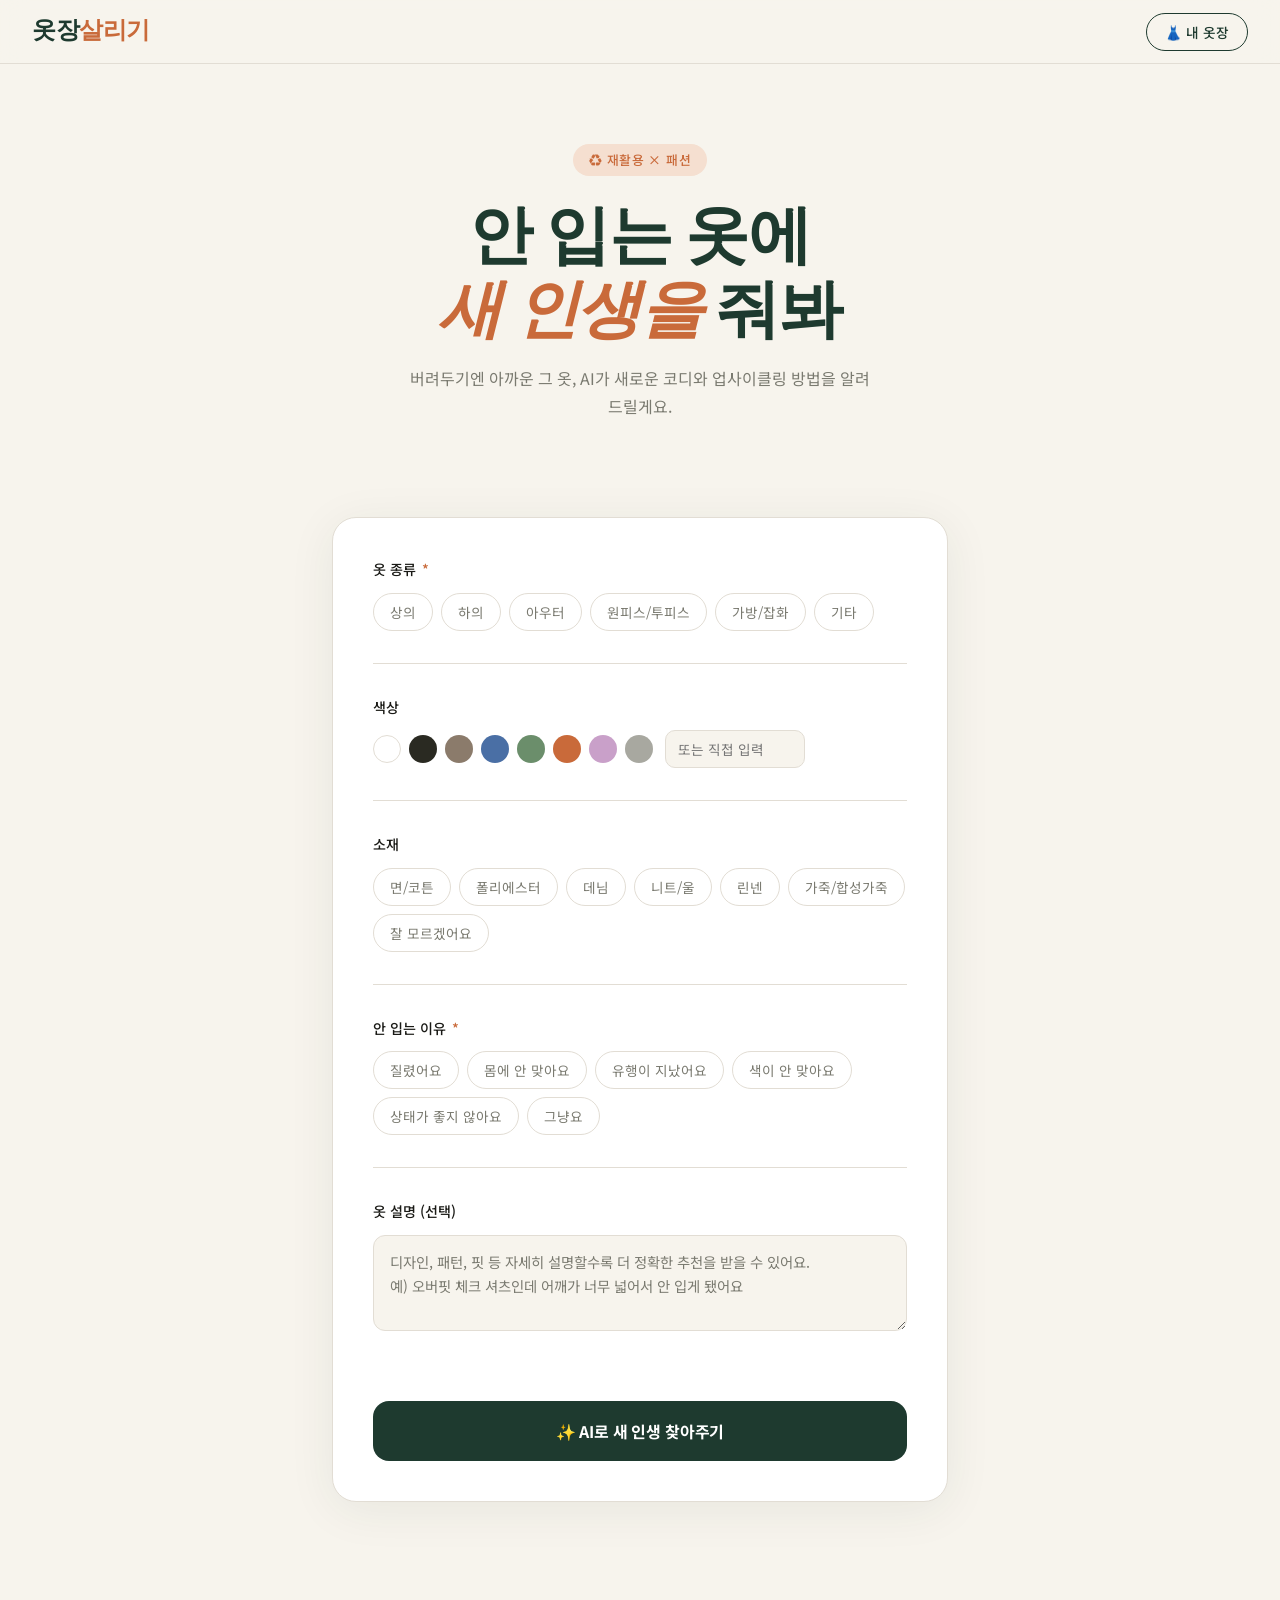
==== project.html @ 7c92e521 "Test" ====
<!doctype html>
<html lang="ko">
  <head>
    <meta charset="UTF-8" />
    <meta name="viewport" content="width=device-width, initial-scale=1.0" />
    <title>옷장살리기 — 안 입는 옷의 재발견</title>
    <link
      href="https://fonts.googleapis.com/css2?family=Noto+Sans+KR:wght@300;400;500;700&family=Cormorant+Garamond:ital,wght@0,400;0,600;1,400;1,600&display=swap"
      rel="stylesheet"
    />
    <style>
      *,
      *::before,
      *::after {
        box-sizing: border-box;
        margin: 0;
        padding: 0;
      }

      :root {
        --bg: #f7f4ed;
        --bg-card: #ffffff;
        --primary: #1e3a2f;
        --primary-soft: #2d5444;
        --accent: #c96a3a;
        --accent-light: #f5dfd0;
        --text: #1a1a16;
        --text-muted: #7a7a70;
        --border: #e2ddd4;
        --radius: 20px;
      }

      html {
        scroll-behavior: smooth;
      }

      body {
        font-family: "Noto Sans KR", sans-serif;
        background: var(--bg);
        color: var(--text);
        min-height: 100vh;
        line-height: 1.6;
      }

      /* ── HEADER ── */
      header {
        position: sticky;
        top: 0;
        z-index: 100;
        background: rgba(247, 244, 237, 0.9);
        backdrop-filter: blur(12px);
        border-bottom: 1px solid var(--border);
        padding: 0 2rem;
        height: 64px;
        display: flex;
        align-items: center;
        justify-content: space-between;
      }

      .logo {
        font-family: "Cormorant Garamond", serif;
        font-size: 1.5rem;
        font-weight: 600;
        color: var(--primary);
        letter-spacing: -0.02em;
      }
      .logo span {
        color: var(--accent);
      }

      .btn-closet {
        display: flex;
        align-items: center;
        gap: 6px;
        padding: 8px 18px;
        border: 1.5px solid var(--primary);
        border-radius: 100px;
        background: transparent;
        color: var(--primary);
        font-family: "Noto Sans KR", sans-serif;
        font-size: 0.85rem;
        font-weight: 500;
        cursor: pointer;
        transition: all 0.2s;
      }
      .btn-closet:hover {
        background: var(--primary);
        color: white;
      }

      /* ── HERO ── */
      .hero {
        padding: 5rem 2rem 3rem;
        max-width: 720px;
        margin: 0 auto;
        text-align: center;
      }

      .hero-badge {
        display: inline-block;
        padding: 6px 16px;
        background: var(--accent-light);
        color: var(--accent);
        border-radius: 100px;
        font-size: 0.8rem;
        font-weight: 500;
        margin-bottom: 1.5rem;
        letter-spacing: 0.03em;
      }

      .hero h1 {
        font-family: "Cormorant Garamond", serif;
        font-size: clamp(2.6rem, 6vw, 4rem);
        font-weight: 600;
        line-height: 1.15;
        color: var(--primary);
        margin-bottom: 1rem;
        letter-spacing: -0.02em;
      }
      .hero h1 em {
        font-style: italic;
        color: var(--accent);
      }

      .hero p {
        font-size: 1rem;
        color: var(--text-muted);
        max-width: 460px;
        margin: 0 auto 3rem;
        line-height: 1.8;
      }

      /* ── FORM ── */
      .form-section {
        max-width: 680px;
        margin: 0 auto;
        padding: 0 2rem 8rem;
      }

      .form-card {
        background: var(--bg-card);
        border: 1px solid var(--border);
        border-radius: 24px;
        padding: 2.5rem;
        box-shadow: 0 8px 48px rgba(30, 58, 47, 0.07);
      }

      .form-group {
        margin-bottom: 2rem;
      }
      .form-group:last-child {
        margin-bottom: 0;
      }

      .form-label {
        display: block;
        font-size: 0.88rem;
        font-weight: 500;
        color: var(--text);
        margin-bottom: 0.75rem;
      }
      .form-label .req {
        color: var(--accent);
        margin-left: 2px;
      }

      .chips {
        display: flex;
        flex-wrap: wrap;
        gap: 8px;
      }

      .chip {
        padding: 8px 16px;
        border: 1.5px solid var(--border);
        border-radius: 100px;
        background: transparent;
        color: var(--text-muted);
        font-family: "Noto Sans KR", sans-serif;
        font-size: 0.85rem;
        font-weight: 400;
        cursor: pointer;
        transition: all 0.18s;
        user-select: none;
      }
      .chip:hover {
        border-color: var(--primary);
        color: var(--primary);
        background: rgba(30, 58, 47, 0.04);
      }
      .chip.active {
        border-color: var(--primary);
        background: var(--primary);
        color: white;
      }

      .divider {
        height: 1px;
        background: var(--border);
        margin: 2rem 0;
      }

      .color-input-row {
        display: flex;
        align-items: center;
        gap: 10px;
      }

      .color-swatches {
        display: flex;
        gap: 8px;
        flex-wrap: wrap;
      }
      .swatch {
        width: 28px;
        height: 28px;
        border-radius: 50%;
        cursor: pointer;
        border: 2px solid transparent;
        transition: transform 0.15s;
      }
      .swatch:hover {
        transform: scale(1.15);
      }
      .swatch.active {
        border-color: var(--text);
        transform: scale(1.1);
      }

      .color-text {
        font-size: 0.85rem;
        color: var(--text-muted);
        padding: 8px 12px;
        border: 1.5px solid var(--border);
        border-radius: 10px;
        background: var(--bg);
        font-family: "Noto Sans KR", sans-serif;
        outline: none;
        width: 140px;
        transition: border-color 0.2s;
      }
      .color-text:focus {
        border-color: var(--primary);
      }

      .form-textarea {
        width: 100%;
        padding: 14px 16px;
        border: 1.5px solid var(--border);
        border-radius: 12px;
        background: var(--bg);
        font-family: "Noto Sans KR", sans-serif;
        font-size: 0.9rem;
        color: var(--text);
        resize: vertical;
        min-height: 96px;
        outline: none;
        transition: border-color 0.2s;
        line-height: 1.7;
      }
      .form-textarea:focus {
        border-color: var(--primary);
      }
      .form-textarea::placeholder {
        color: var(--text-muted);
      }

      .btn-analyze {
        width: 100%;
        padding: 18px;
        background: var(--primary);
        color: white;
        border: none;
        border-radius: 16px;
        font-family: "Noto Sans KR", sans-serif;
        font-size: 1rem;
        font-weight: 700;
        cursor: pointer;
        transition: all 0.2s;
        margin-top: 2rem;
        letter-spacing: -0.01em;
      }
      .btn-analyze:hover {
        background: var(--primary-soft);
        transform: translateY(-2px);
        box-shadow: 0 10px 36px rgba(30, 58, 47, 0.22);
      }
      .btn-analyze:active {
        transform: translateY(0);
      }
      .btn-analyze:disabled {
        opacity: 0.55;
        cursor: not-allowed;
        transform: none;
        box-shadow: none;
      }

      /* ── LOADING ── */
      .loading-state {
        text-align: center;
        padding: 6rem 2rem;
        display: none;
      }

      .loading-ring {
        width: 56px;
        height: 56px;
        margin: 0 auto 2rem;
        border: 3px solid var(--border);
        border-top-color: var(--primary);
        border-radius: 50%;
        animation: spin 0.9s linear infinite;
      }
      @keyframes spin {
        to {
          transform: rotate(360deg);
        }
      }

      .loading-text {
        font-size: 1rem;
        color: var(--text-muted);
        transition: opacity 0.3s;
      }

      /* ── RESULT ── */
      .result-section {
        max-width: 680px;
        margin: 0 auto;
        padding: 0 2rem 8rem;
        display: none;
      }

      .result-header {
        text-align: center;
        margin-bottom: 2rem;
      }
      .result-header h2 {
        font-family: "Cormorant Garamond", serif;
        font-size: 2.2rem;
        font-weight: 600;
        color: var(--primary);
        margin-bottom: 0.4rem;
      }
      .result-sub {
        font-size: 0.88rem;
        color: var(--text-muted);
      }
      .result-tags {
        display: flex;
        justify-content: center;
        gap: 8px;
        flex-wrap: wrap;
        margin-top: 0.75rem;
      }
      .result-tag {
        padding: 4px 12px;
        border-radius: 100px;
        background: var(--accent-light);
        color: var(--accent);
        font-size: 0.8rem;
        font-weight: 500;
      }

      .result-grid {
        display: grid;
        grid-template-columns: 1fr 1fr;
        gap: 1rem;
        margin-bottom: 1.25rem;
      }
      @media (max-width: 540px) {
        .result-grid {
          grid-template-columns: 1fr;
        }
      }

      .result-card {
        background: var(--bg-card);
        border: 1px solid var(--border);
        border-radius: 20px;
        padding: 1.75rem;
        box-shadow: 0 4px 30px rgba(30, 58, 47, 0.05);
        opacity: 0;
        transform: translateY(18px);
        transition:
          opacity 0.45s,
          transform 0.45s;
      }
      .result-card:nth-child(2) {
        transition-delay: 0.1s;
      }
      .result-card.visible {
        opacity: 1;
        transform: translateY(0);
      }

      .result-card-header {
        display: flex;
        align-items: center;
        gap: 10px;
        margin-bottom: 1.25rem;
      }

      .card-icon {
        width: 40px;
        height: 40px;
        border-radius: 12px;
        display: flex;
        align-items: center;
        justify-content: center;
        font-size: 20px;
        flex-shrink: 0;
      }
      .icon-coord {
        background: rgba(30, 58, 47, 0.1);
      }
      .icon-upcycle {
        background: rgba(201, 106, 58, 0.1);
      }

      .card-title {
        font-weight: 700;
        font-size: 0.95rem;
        color: var(--text);
      }
      .card-sub {
        font-size: 0.78rem;
        color: var(--text-muted);
        margin-top: 1px;
      }

      .result-content {
        font-size: 0.88rem;
        color: var(--text);
        line-height: 1.85;
        white-space: pre-wrap;
      }

      .action-row {
        display: flex;
        gap: 10px;
        margin-bottom: 0;
      }

      .btn-save {
        flex: 1;
        padding: 15px;
        border: 2px solid var(--accent);
        border-radius: 14px;
        background: transparent;
        color: var(--accent);
        font-family: "Noto Sans KR", sans-serif;
        font-size: 0.9rem;
        font-weight: 700;
        cursor: pointer;
        transition: all 0.2s;
      }
      .btn-save:hover {
        background: var(--accent);
        color: white;
      }

      .btn-reset {
        flex: 1;
        padding: 15px;
        border: 1.5px solid var(--border);
        border-radius: 14px;
        background: transparent;
        color: var(--text-muted);
        font-family: "Noto Sans KR", sans-serif;
        font-size: 0.9rem;
        cursor: pointer;
        transition: all 0.2s;
      }
      .btn-reset:hover {
        border-color: var(--primary);
        color: var(--primary);
      }

      /* ── MODAL ── */
      .overlay {
        position: fixed;
        inset: 0;
        background: rgba(0, 0, 0, 0.35);
        z-index: 200;
        display: none;
        align-items: flex-end;
        justify-content: center;
      }
      .overlay.open {
        display: flex;
      }

      .modal {
        background: var(--bg-card);
        border-radius: 24px 24px 0 0;
        width: 100%;
        max-width: 680px;
        max-height: 78vh;
        overflow-y: auto;
        padding: 2rem;
        animation: slideUp 0.28s ease;
      }
      @keyframes slideUp {
        from {
          transform: translateY(100%);
          opacity: 0;
        }
        to {
          transform: translateY(0);
          opacity: 1;
        }
      }

      .modal-head {
        display: flex;
        align-items: center;
        justify-content: space-between;
        margin-bottom: 1.5rem;
      }
      .modal-title {
        font-family: "Cormorant Garamond", serif;
        font-size: 1.6rem;
        font-weight: 600;
        color: var(--primary);
      }
      .modal-close {
        width: 32px;
        height: 32px;
        border: none;
        background: #eceae2;
        border-radius: 50%;
        cursor: pointer;
        font-size: 1rem;
        display: flex;
        align-items: center;
        justify-content: center;
        color: var(--text-muted);
      }

      .closet-empty {
        text-align: center;
        padding: 3rem 1rem;
        color: var(--text-muted);
        font-size: 0.95rem;
      }

      .closet-item {
        border: 1px solid var(--border);
        border-radius: 14px;
        padding: 1.1rem 1.25rem;
        margin-bottom: 0.75rem;
        cursor: pointer;
        transition: all 0.15s;
      }
      .closet-item:hover {
        border-color: var(--primary);
        background: rgba(30, 58, 47, 0.02);
      }

      .closet-item-top {
        display: flex;
        justify-content: space-between;
        align-items: center;
        margin-bottom: 0.5rem;
      }
      .closet-item-name {
        font-weight: 500;
        font-size: 0.9rem;
      }
      .closet-item-date {
        font-size: 0.78rem;
        color: var(--text-muted);
      }

      .closet-chips {
        display: flex;
        gap: 6px;
        flex-wrap: wrap;
      }
      .closet-chip {
        padding: 3px 10px;
        border-radius: 100px;
        background: #eceae2;
        color: var(--text-muted);
        font-size: 0.75rem;
      }
    </style>
  </head>
  <body>
    <!-- HEADER -->
    <header>
      <div class="logo">옷장<span>살리기</span></div>
      <button class="btn-closet" onclick="openCloset()">👗 내 옷장</button>
    </header>

    <!-- HERO -->
    <section class="hero">
      <div class="hero-badge">♻️ 재활용 × 패션</div>
      <h1>안 입는 옷에<br /><em>새 인생을</em> 줘봐</h1>
      <p>
        버려두기엔 아까운 그 옷, AI가 새로운 코디와 업사이클링 방법을
        알려드릴게요.
      </p>
    </section>

    <!-- FORM SECTION -->
    <section class="form-section" id="formSection">
      <div class="form-card">
        <!-- 종류 -->
        <div class="form-group">
          <label class="form-label">옷 종류 <span class="req">*</span></label>
          <div class="chips" id="chips-type">
            <button class="chip" onclick="toggleChip(this, 'type')">
              상의
            </button>
            <button class="chip" onclick="toggleChip(this, 'type')">
              하의
            </button>
            <button class="chip" onclick="toggleChip(this, 'type')">
              아우터
            </button>
            <button class="chip" onclick="toggleChip(this, 'type')">
              원피스/투피스
            </button>
            <button class="chip" onclick="toggleChip(this, 'type')">
              가방/잡화
            </button>
            <button class="chip" onclick="toggleChip(this, 'type')">
              기타
            </button>
          </div>
        </div>

        <div class="divider"></div>

        <!-- 색상 -->
        <div class="form-group">
          <label class="form-label">색상</label>
          <div
            style="
              display: flex;
              align-items: center;
              gap: 12px;
              flex-wrap: wrap;
            "
          >
            <div class="color-swatches" id="swatches">
              <div
                class="swatch"
                style="background: #ffffff; border: 1.5px solid #e2ddd4"
                title="화이트"
                onclick="selectColor(this, '화이트')"
              ></div>
              <div
                class="swatch"
                style="background: #2a2a22"
                title="블랙"
                onclick="selectColor(this, '블랙')"
              ></div>
              <div
                class="swatch"
                style="background: #8b7b6b"
                title="베이지/브라운"
                onclick="selectColor(this, '베이지')"
              ></div>
              <div
                class="swatch"
                style="background: #4a6fa5"
                title="블루"
                onclick="selectColor(this, '블루')"
              ></div>
              <div
                class="swatch"
                style="background: #6b8e6b"
                title="그린"
                onclick="selectColor(this, '그린')"
              ></div>
              <div
                class="swatch"
                style="background: #c96a3a"
                title="오렌지/레드"
                onclick="selectColor(this, '레드/오렌지')"
              ></div>
              <div
                class="swatch"
                style="background: #c9a0c9"
                title="퍼플/핑크"
                onclick="selectColor(this, '퍼플/핑크')"
              ></div>
              <div
                class="swatch"
                style="background: #a8a8a0"
                title="그레이"
                onclick="selectColor(this, '그레이')"
              ></div>
            </div>
            <input
              class="color-text"
              type="text"
              id="colorText"
              placeholder="또는 직접 입력"
              oninput="clearSwatches()"
            />
          </div>
        </div>

        <div class="divider"></div>

        <!-- 소재 -->
        <div class="form-group">
          <label class="form-label">소재</label>
          <div class="chips" id="chips-material">
            <button class="chip" onclick="toggleChip(this, 'material')">
              면/코튼
            </button>
            <button class="chip" onclick="toggleChip(this, 'material')">
              폴리에스터
            </button>
            <button class="chip" onclick="toggleChip(this, 'material')">
              데님
            </button>
            <button class="chip" onclick="toggleChip(this, 'material')">
              니트/울
            </button>
            <button class="chip" onclick="toggleChip(this, 'material')">
              린넨
            </button>
            <button class="chip" onclick="toggleChip(this, 'material')">
              가죽/합성가죽
            </button>
            <button class="chip" onclick="toggleChip(this, 'material')">
              잘 모르겠어요
            </button>
          </div>
        </div>

        <div class="divider"></div>

        <!-- 이유 -->
        <div class="form-group">
          <label class="form-label"
            >안 입는 이유 <span class="req">*</span></label
          >
          <div class="chips" id="chips-reason">
            <button class="chip" onclick="toggleChip(this, 'reason')">
              질렸어요
            </button>
            <button class="chip" onclick="toggleChip(this, 'reason')">
              몸에 안 맞아요
            </button>
            <button class="chip" onclick="toggleChip(this, 'reason')">
              유행이 지났어요
            </button>
            <button class="chip" onclick="toggleChip(this, 'reason')">
              색이 안 맞아요
            </button>
            <button class="chip" onclick="toggleChip(this, 'reason')">
              상태가 좋지 않아요
            </button>
            <button class="chip" onclick="toggleChip(this, 'reason')">
              그냥요
            </button>
          </div>
        </div>

        <div class="divider"></div>

        <!-- 추가 설명 -->
        <div class="form-group">
          <label class="form-label">옷 설명 (선택)</label>
          <textarea
            class="form-textarea"
            id="description"
            placeholder="디자인, 패턴, 핏 등 자세히 설명할수록 더 정확한 추천을 받을 수 있어요.&#10;예) 오버핏 체크 셔츠인데 어깨가 너무 넓어서 안 입게 됐어요"
          ></textarea>
        </div>

        <button class="btn-analyze" id="analyzeBtn" onclick="analyze()">
          ✨ AI로 새 인생 찾아주기
        </button>
      </div>
    </section>

    <!-- LOADING -->
    <div class="loading-state" id="loadingState">
      <div class="loading-ring"></div>
      <p class="loading-text" id="loadingText">AI가 옷을 분석하고 있어요...</p>
    </div>

    <!-- RESULT SECTION -->
    <section class="result-section" id="resultSection">
      <div class="result-header">
        <h2>분석 완료! 🎉</h2>
        <p class="result-sub">이 옷에 딱 맞는 방법을 찾았어요</p>
        <div class="result-tags" id="resultTags"></div>
      </div>

      <div class="result-grid">
        <div class="result-card" id="coordCard">
          <div class="result-card-header">
            <div class="card-icon icon-coord">👗</div>
            <div>
              <div class="card-title">코디 추천</div>
              <div class="card-sub">새로운 스타일링 아이디어</div>
            </div>
          </div>
          <div class="result-content" id="coordContent"></div>
        </div>

        <div class="result-card" id="upcycleCard">
          <div class="result-card-header">
            <div class="card-icon icon-upcycle">✂️</div>
            <div>
              <div class="card-title">업사이클링 가이드</div>
              <div class="card-sub">새 아이템으로 변신</div>
            </div>
          </div>
          <div class="result-content" id="upcycleContent"></div>
        </div>
      </div>

      <div class="action-row">
        <button class="btn-save" id="saveBtn" onclick="saveToCloset()">
          💾 내 옷장에 저장
        </button>
        <button class="btn-reset" onclick="reset()">다른 옷 분석하기</button>
      </div>
    </section>

    <!-- 내 옷장 MODAL -->
    <div class="overlay" id="overlay" onclick="closeIfOverlay(event)">
      <div class="modal">
        <div class="modal-head">
          <h2 class="modal-title">내 옷장</h2>
          <button class="modal-close" onclick="closeCloset()">✕</button>
        </div>
        <div id="closetList"></div>
      </div>
    </div>

    <script>
      // ── 상태 ──
      const sel = { type: null, material: null, reason: null, color: null };
      let currentResult = null;

      const loadingMsgs = [
        "AI가 옷을 분석하고 있어요...",
        "코디 조합을 생각하는 중...",
        "업사이클링 아이디어를 찾는 중...",
        "거의 다 됐어요! 잠깐만요...",
      ];

      // ── 칩 토글 ──
      function toggleChip(el, group) {
        document
          .querySelectorAll(`#chips-${group} .chip`)
          .forEach((c) => c.classList.remove("active"));
        el.classList.add("active");
        sel[group] = el.textContent;
      }

      // ── 색상 스와치 ──
      function selectColor(el, name) {
        document
          .querySelectorAll(".swatch")
          .forEach((s) => s.classList.remove("active"));
        el.classList.add("active");
        sel.color = name;
        document.getElementById("colorText").value = "";
      }

      function clearSwatches() {
        document
          .querySelectorAll(".swatch")
          .forEach((s) => s.classList.remove("active"));
        sel.color = document.getElementById("colorText").value;
      }

      // ── API 호출 ──
      async function analyze() {
        if (!sel.type) {
          alert("옷 종류를 선택해주세요!");
          return;
        }
        if (!sel.reason) {
          alert("안 입는 이유를 선택해주세요!");
          return;
        }

        const colorVal =
          document.getElementById("colorText").value || sel.color;
        const desc = document.getElementById("description").value;

        // UI 전환
        document.getElementById("formSection").style.display = "none";
        document.getElementById("resultSection").style.display = "none";
        const loading = document.getElementById("loadingState");
        loading.style.display = "block";

        let mi = 0;
        const timer = setInterval(() => {
          mi = (mi + 1) % loadingMsgs.length;
          const el = document.getElementById("loadingText");
          el.style.opacity = "0";
          setTimeout(() => {
            el.textContent = loadingMsgs[mi];
            el.style.opacity = "1";
          }, 200);
        }, 1800);

        const prompt = `당신은 패션 스타일리스트이자 업사이클링 전문가입니다.
사용자의 옷 정보를 보고 실용적이고 따라하기 쉬운 조언을 한국어로 해주세요.

옷 정보:
- 종류: ${sel.type}
- 색상: ${colorVal || "미상"}
- 소재: ${sel.material || "미상"}
- 안 입는 이유: ${sel.reason}
- 추가 설명: ${desc || "없음"}

아래 형식으로 정확히 답변하세요. 마크다운 기호 없이 깔끔한 텍스트로만 작성하세요.

[코디추천]
이 옷을 활용한 새로운 코디 방법 3가지를 구체적으로 알려주세요. 어떤 아이템과 매치하면 좋은지, 어떤 분위기가 연출되는지 자세히 설명해주세요. 실용적이고 지금 트렌드에 맞는 스타일링을 추천해주세요.

[업사이클링]
이 옷을 새로운 아이템으로 만드는 방법 2가지를 알려주세요. 각각 난이도(쉬움/보통/어려움), 필요한 재료, 핵심 제작 과정을 설명해주세요.`;

        try {
          const res = await fetch(
            `https://generativelanguage.googleapis.com/v1beta/models/gemini-1.5-flash:generateContent?key=여기에API키`,
            {
              method: "POST",
              headers: { "Content-Type": "application/json" },
              body: JSON.stringify({
                contents: [{ parts: [{ text: prompt }] }],
              }),
            },
          );

          const data = await res.json();
          const text = data.candidates[0].content.parts[0].text;

          const coordMatch = text.match(
            /\[코디추천\]([\s\S]*?)(?=\[업사이클링\]|$)/,
          );
          const upcycleMatch = text.match(/\[업사이클링\]([\s\S]*?)$/);

          const coordText = coordMatch
            ? coordMatch[1].trim()
            : "코디 정보를 불러오지 못했어요.";
          const upcycleText = upcycleMatch
            ? upcycleMatch[1].trim()
            : "업사이클링 정보를 불러오지 못했어요.";

          currentResult = {
            type: sel.type,
            color: colorVal,
            material: sel.material,
            reason: sel.reason,
            description: desc,
            coord: coordText,
            upcycle: upcycleText,
            date: new Date().toLocaleDateString("ko-KR"),
            id: Date.now(),
          };

          clearInterval(timer);
          loading.style.display = "none";

          // 결과 태그
          const tags = [sel.type, colorVal, sel.material, sel.reason].filter(
            Boolean,
          );
          document.getElementById("resultTags").innerHTML = tags
            .map((t) => `<span class="result-tag">${t}</span>`)
            .join("");

          document.getElementById("coordContent").textContent = coordText;
          document.getElementById("upcycleContent").textContent = upcycleText;
          document.getElementById("saveBtn").textContent = "💾 내 옷장에 저장";

          const rs = document.getElementById("resultSection");
          rs.style.display = "block";
          setTimeout(() => {
            document.getElementById("coordCard").classList.add("visible");
            document.getElementById("upcycleCard").classList.add("visible");
          }, 80);
          rs.scrollIntoView({ behavior: "smooth", block: "start" });
        } catch (err) {
          clearInterval(timer);
          loading.style.display = "none";
          document.getElementById("formSection").style.display = "block";
          alert("오류가 발생했어요. 다시 시도해주세요.\n" + err.message);
        }
      }

      // ── 초기화 ──
      function reset() {
        currentResult = null;
        sel.type = sel.material = sel.reason = sel.color = null;
        document
          .querySelectorAll(".chip")
          .forEach((c) => c.classList.remove("active"));
        document
          .querySelectorAll(".swatch")
          .forEach((s) => s.classList.remove("active"));
        document.getElementById("description").value = "";
        document.getElementById("colorText").value = "";
        document.getElementById("coordCard").classList.remove("visible");
        document.getElementById("upcycleCard").classList.remove("visible");
        document.getElementById("resultSection").style.display = "none";
        document.getElementById("formSection").style.display = "block";
        window.scrollTo({ top: 0, behavior: "smooth" });
      }

      // ── 저장 ──
      function saveToCloset() {
        if (!currentResult) return;
        const closet = JSON.parse(
          localStorage.getItem("wardrobe_closet") || "[]",
        );
        const exists = closet.find((i) => i.id === currentResult.id);
        if (!exists) {
          closet.unshift(currentResult);
          localStorage.setItem("wardrobe_closet", JSON.stringify(closet));
        }
        const btn = document.getElementById("saveBtn");
        btn.textContent = "✅ 저장됐어요!";
        btn.style.cssText = "border-color:#1E3A2F; color:#1E3A2F;";
        setTimeout(() => {
          btn.textContent = "💾 내 옷장에 저장";
          btn.style.cssText = "";
        }, 2200);
      }

      // ── 내 옷장 ──
      function openCloset() {
        const closet = JSON.parse(
          localStorage.getItem("wardrobe_closet") || "[]",
        );
        const list = document.getElementById("closetList");
        if (!closet.length) {
          list.innerHTML =
            '<div class="closet-empty">아직 저장된 옷이 없어요 👗<br><br>분석 후 저장하면 여기에 모여요!</div>';
        } else {
          list.innerHTML = closet
            .map(
              (item) => `
        <div class="closet-item" onclick="loadItem(${item.id})">
          <div class="closet-item-top">
            <span class="closet-item-name">${item.type}${item.color ? " · " + item.color : ""}${item.description ? " — " + item.description.slice(0, 22) + (item.description.length > 22 ? "..." : "") : ""}</span>
            <span class="closet-item-date">${item.date}</span>
          </div>
          <div class="closet-chips">
            ${[item.material, item.reason]
              .filter(Boolean)
              .map((t) => `<span class="closet-chip">${t}</span>`)
              .join("")}
          </div>
        </div>
      `,
            )
            .join("");
        }
        document.getElementById("overlay").classList.add("open");
      }

      function closeCloset() {
        document.getElementById("overlay").classList.remove("open");
      }
      function closeIfOverlay(e) {
        if (e.target.id === "overlay") closeCloset();
      }

      function loadItem(id) {
        const closet = JSON.parse(
          localStorage.getItem("wardrobe_closet") || "[]",
        );
        const item = closet.find((i) => i.id === id);
        if (!item) return;
        closeCloset();

        currentResult = item;
        const tags = [item.type, item.color, item.material, item.reason].filter(
          Boolean,
        );
        document.getElementById("resultTags").innerHTML = tags
          .map((t) => `<span class="result-tag">${t}</span>`)
          .join("");
        document.getElementById("coordContent").textContent = item.coord;
        document.getElementById("upcycleContent").textContent = item.upcycle;
        document.getElementById("coordCard").classList.remove("visible");
        document.getElementById("upcycleCard").classList.remove("visible");
        document.getElementById("formSection").style.display = "none";
        const rs = document.getElementById("resultSection");
        rs.style.display = "block";
        setTimeout(() => {
          document.getElementById("coordCard").classList.add("visible");
          document.getElementById("upcycleCard").classList.add("visible");
        }, 80);
        rs.scrollIntoView({ behavior: "smooth" });
      }
    </script>
  </body>
</html>
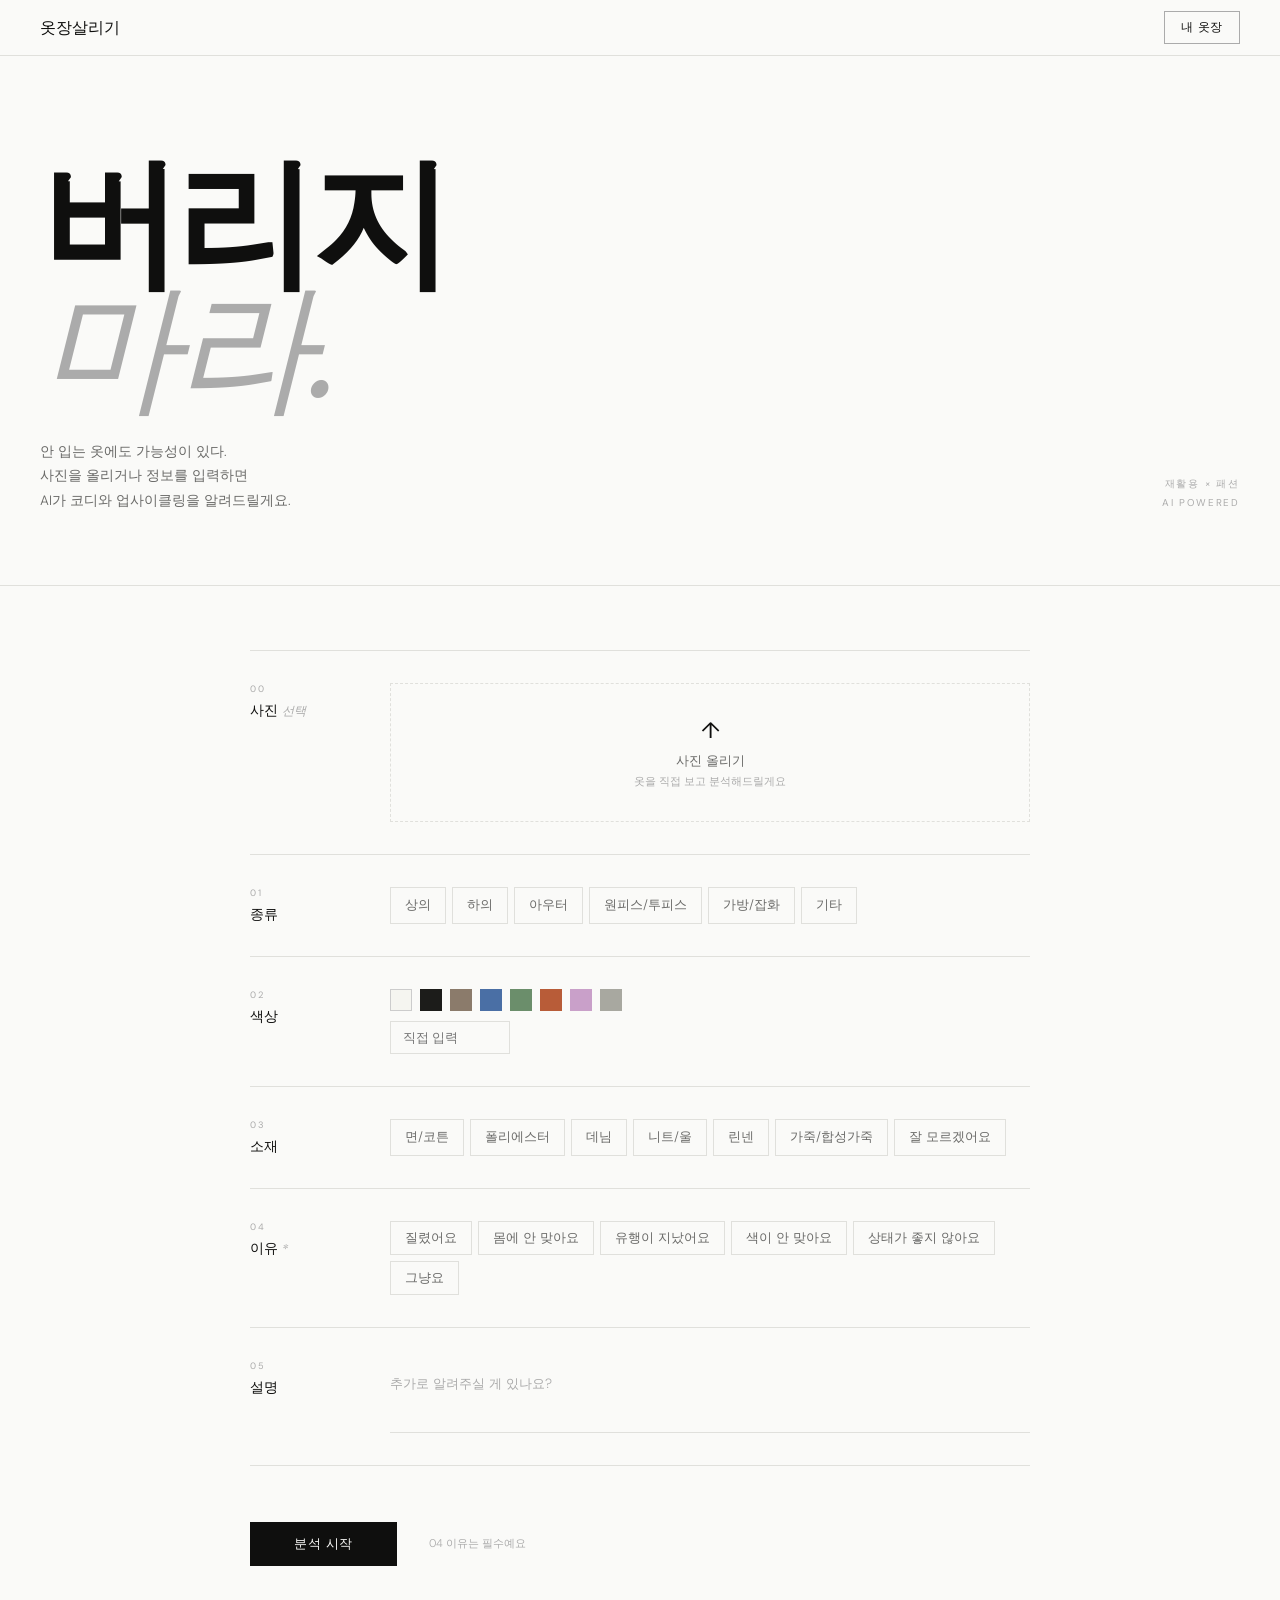
==== commit 77b657e2: "index.html 코드 수정" ====
--- a/project.html
+++ b/project.html
@@ -3,9 +3,9 @@
   <head>
     <meta charset="UTF-8" />
     <meta name="viewport" content="width=device-width, initial-scale=1.0" />
-    <title>옷장살리기 — 안 입는 옷의 재발견</title>
+    <title>버리지마 — 옷장살리기</title>
     <link
-      href="https://fonts.googleapis.com/css2?family=Noto+Sans+KR:wght@300;400;500;700&family=Cormorant+Garamond:ital,wght@0,400;0,600;1,400;1,600&display=swap"
+      href="https://fonts.googleapis.com/css2?family=Playfair+Display:ital,wght@0,400;0,700;1,400;1,700&family=DM+Sans:opsz,wght@9..40,300;9..40,400;9..40,500&display=swap"
       rel="stylesheet"
     />
     <style>
@@ -16,472 +16,524 @@
         margin: 0;
         padding: 0;
       }
-
       :root {
-        --bg: #f7f4ed;
-        --bg-card: #ffffff;
-        --primary: #1e3a2f;
-        --primary-soft: #2d5444;
-        --accent: #c96a3a;
-        --accent-light: #f5dfd0;
-        --text: #1a1a16;
-        --text-muted: #7a7a70;
-        --border: #e2ddd4;
-        --radius: 20px;
-      }
-
-      html {
-        scroll-behavior: smooth;
-      }
-
+        --w: #fafaf8;
+        --b: #0f0f0e;
+        --g2: #e0e0dc;
+        --g3: #ababab;
+        --g4: #6a6a68;
+      }
       body {
-        font-family: "Noto Sans KR", sans-serif;
-        background: var(--bg);
-        color: var(--text);
+        font-family: "DM Sans", sans-serif;
+        background: var(--w);
+        color: var(--b);
         min-height: 100vh;
-        line-height: 1.6;
-      }
-
-      /* ── HEADER ── */
+      }
+      .pf {
+        font-family: "Playfair Display", serif;
+      }
+
+      /* HEADER */
       header {
+        display: flex;
+        align-items: center;
+        justify-content: space-between;
+        padding: 0 2.5rem;
+        height: 56px;
+        border-bottom: 1px solid var(--g2);
+        background: var(--w);
         position: sticky;
         top: 0;
         z-index: 100;
-        background: rgba(247, 244, 237, 0.9);
-        backdrop-filter: blur(12px);
-        border-bottom: 1px solid var(--border);
-        padding: 0 2rem;
-        height: 64px;
-        display: flex;
-        align-items: center;
-        justify-content: space-between;
-      }
-
-      .logo {
-        font-family: "Cormorant Garamond", serif;
-        font-size: 1.5rem;
-        font-weight: 600;
-        color: var(--primary);
-        letter-spacing: -0.02em;
-      }
-      .logo span {
-        color: var(--accent);
-      }
-
-      .btn-closet {
-        display: flex;
-        align-items: center;
-        gap: 6px;
-        padding: 8px 18px;
-        border: 1.5px solid var(--primary);
-        border-radius: 100px;
+      }
+      .btn-sm {
+        font-size: 0.75rem;
+        letter-spacing: 0.06em;
+        padding: 7px 16px;
+        border: 1px solid var(--g3);
         background: transparent;
-        color: var(--primary);
-        font-family: "Noto Sans KR", sans-serif;
-        font-size: 0.85rem;
-        font-weight: 500;
+        color: var(--b);
         cursor: pointer;
-        transition: all 0.2s;
-      }
-      .btn-closet:hover {
-        background: var(--primary);
-        color: white;
-      }
-
-      /* ── HERO ── */
+        transition: border-color 0.15s;
+        font-family: "DM Sans", sans-serif;
+      }
+      .btn-sm:hover {
+        border-color: var(--b);
+      }
+
+      /* HERO */
       .hero {
-        padding: 5rem 2rem 3rem;
-        max-width: 720px;
-        margin: 0 auto;
-        text-align: center;
-      }
-
-      .hero-badge {
-        display: inline-block;
-        padding: 6px 16px;
-        background: var(--accent-light);
-        color: var(--accent);
-        border-radius: 100px;
-        font-size: 0.8rem;
-        font-weight: 500;
-        margin-bottom: 1.5rem;
-        letter-spacing: 0.03em;
-      }
-
+        padding: 6rem 2.5rem 4.5rem;
+        border-bottom: 1px solid var(--g2);
+      }
       .hero h1 {
-        font-family: "Cormorant Garamond", serif;
-        font-size: clamp(2.6rem, 6vw, 4rem);
-        font-weight: 600;
-        line-height: 1.15;
-        color: var(--primary);
-        margin-bottom: 1rem;
-        letter-spacing: -0.02em;
+        font-family: "Playfair Display", serif;
+        font-size: clamp(4rem, 11vw, 9rem);
+        font-weight: 700;
+        line-height: 0.88;
+        letter-spacing: -0.04em;
       }
       .hero h1 em {
         font-style: italic;
-        color: var(--accent);
-      }
-
-      .hero p {
-        font-size: 1rem;
-        color: var(--text-muted);
-        max-width: 460px;
-        margin: 0 auto 3rem;
+        font-weight: 400;
+        color: var(--g3);
+      }
+      .hero-foot {
+        margin-top: 2.5rem;
+        display: flex;
+        align-items: flex-end;
+        justify-content: space-between;
+      }
+      .hero-desc {
+        font-size: 0.85rem;
+        color: var(--g4);
         line-height: 1.8;
-      }
-
-      /* ── FORM ── */
+        font-weight: 300;
+        max-width: 260px;
+      }
+      .hero-tag {
+        font-size: 0.62rem;
+        letter-spacing: 0.18em;
+        text-transform: uppercase;
+        color: var(--g3);
+        text-align: right;
+        line-height: 2;
+      }
+
+      /* FORM */
       .form-section {
-        max-width: 680px;
+        max-width: 860px;
         margin: 0 auto;
-        padding: 0 2rem 8rem;
-      }
-
-      .form-card {
-        background: var(--bg-card);
-        border: 1px solid var(--border);
-        border-radius: 24px;
-        padding: 2.5rem;
-        box-shadow: 0 8px 48px rgba(30, 58, 47, 0.07);
-      }
-
-      .form-group {
-        margin-bottom: 2rem;
-      }
-      .form-group:last-child {
-        margin-bottom: 0;
-      }
-
-      .form-label {
+        padding: 4rem 2.5rem 6rem;
+      }
+      .form-row {
+        display: grid;
+        grid-template-columns: 140px 1fr;
+        border-top: 1px solid var(--g2);
+        padding: 2rem 0;
+      }
+      .form-row.last {
+        border-bottom: 1px solid var(--g2);
+      }
+      .row-num {
+        font-size: 0.58rem;
+        letter-spacing: 0.2em;
+        text-transform: uppercase;
+        color: var(--g3);
+        margin-bottom: 4px;
+      }
+      .row-name {
+        font-family: "Playfair Display", serif;
+        font-size: 0.9rem;
+      }
+      .row-name em {
+        font-style: italic;
+        color: var(--g3);
+        font-size: 0.85em;
+      }
+
+      /* UPLOAD */
+      .upload-area {
+        border: 1.5px dashed var(--g2);
+        padding: 2rem;
+        text-align: center;
+        cursor: pointer;
+        transition: border-color 0.15s;
+      }
+      .upload-area:hover {
+        border-color: var(--b);
+      }
+      .upload-icon {
+        font-size: 1.4rem;
+        margin-bottom: 0.4rem;
+      }
+      .upload-label {
+        font-size: 0.8rem;
+        color: var(--g4);
+        font-weight: 300;
+      }
+      .upload-sub {
+        font-size: 0.7rem;
+        color: var(--g3);
+        margin-top: 4px;
+      }
+      .img-preview {
+        position: relative;
+        display: inline-block;
+      }
+      .img-preview img {
+        width: 120px;
+        height: 120px;
+        object-fit: cover;
         display: block;
-        font-size: 0.88rem;
-        font-weight: 500;
-        color: var(--text);
-        margin-bottom: 0.75rem;
-      }
-      .form-label .req {
-        color: var(--accent);
-        margin-left: 2px;
-      }
-
+      }
+      .img-remove {
+        position: absolute;
+        top: 4px;
+        right: 4px;
+        width: 22px;
+        height: 22px;
+        background: var(--b);
+        color: var(--w);
+        border: none;
+        cursor: pointer;
+        font-size: 0.7rem;
+        display: flex;
+        align-items: center;
+        justify-content: center;
+      }
+
+      /* CHIPS */
       .chips {
         display: flex;
         flex-wrap: wrap;
-        gap: 8px;
-      }
-
+        gap: 6px;
+      }
       .chip {
-        padding: 8px 16px;
-        border: 1.5px solid var(--border);
-        border-radius: 100px;
+        padding: 7px 14px;
+        border: 1px solid var(--g2);
         background: transparent;
-        color: var(--text-muted);
-        font-family: "Noto Sans KR", sans-serif;
-        font-size: 0.85rem;
+        color: var(--g4);
+        font-family: "DM Sans", sans-serif;
+        font-size: 0.8rem;
+        font-weight: 300;
+        cursor: pointer;
+        transition: all 0.12s;
+      }
+      .chip:hover {
+        border-color: var(--b);
+        color: var(--b);
+      }
+      .chip.active {
+        border-color: var(--b);
+        background: var(--b);
+        color: var(--w);
         font-weight: 400;
-        cursor: pointer;
-        transition: all 0.18s;
-        user-select: none;
-      }
-      .chip:hover {
-        border-color: var(--primary);
-        color: var(--primary);
-        background: rgba(30, 58, 47, 0.04);
-      }
-      .chip.active {
-        border-color: var(--primary);
-        background: var(--primary);
-        color: white;
-      }
-
-      .divider {
-        height: 1px;
-        background: var(--border);
-        margin: 2rem 0;
-      }
-
-      .color-input-row {
-        display: flex;
-        align-items: center;
-        gap: 10px;
-      }
-
-      .color-swatches {
+      }
+
+      /* SWATCHES */
+      .swatch-row {
         display: flex;
         gap: 8px;
         flex-wrap: wrap;
+        margin-bottom: 10px;
       }
       .swatch {
-        width: 28px;
-        height: 28px;
-        border-radius: 50%;
+        width: 22px;
+        height: 22px;
+        border: 2px solid transparent;
         cursor: pointer;
-        border: 2px solid transparent;
-        transition: transform 0.15s;
+        transition: all 0.12s;
       }
       .swatch:hover {
-        transform: scale(1.15);
+        transform: scale(1.1);
       }
       .swatch.active {
-        border-color: var(--text);
+        outline: 2px solid var(--b);
+        outline-offset: 2px;
         transform: scale(1.1);
       }
-
-      .color-text {
-        font-size: 0.85rem;
-        color: var(--text-muted);
-        padding: 8px 12px;
-        border: 1.5px solid var(--border);
-        border-radius: 10px;
-        background: var(--bg);
-        font-family: "Noto Sans KR", sans-serif;
+      .color-input {
+        font-size: 0.8rem;
+        padding: 7px 12px;
+        border: 1px solid var(--g2);
+        background: transparent;
+        font-family: "DM Sans", sans-serif;
         outline: none;
-        width: 140px;
-        transition: border-color 0.2s;
-      }
-      .color-text:focus {
-        border-color: var(--primary);
-      }
-
+        width: 120px;
+      }
+      .color-input:focus {
+        border-color: var(--b);
+      }
+
+      /* TEXTAREA */
       .form-textarea {
         width: 100%;
-        padding: 14px 16px;
-        border: 1.5px solid var(--border);
-        border-radius: 12px;
-        background: var(--bg);
-        font-family: "Noto Sans KR", sans-serif;
-        font-size: 0.9rem;
-        color: var(--text);
-        resize: vertical;
-        min-height: 96px;
+        padding: 12px 0;
+        border: none;
+        border-bottom: 1px solid var(--g2);
+        background: transparent;
+        font-family: "DM Sans", sans-serif;
+        font-size: 0.84rem;
+        font-weight: 300;
+        color: var(--b);
+        resize: none;
+        min-height: 60px;
         outline: none;
-        transition: border-color 0.2s;
-        line-height: 1.7;
-      }
-      .form-textarea:focus {
-        border-color: var(--primary);
+        line-height: 1.8;
       }
       .form-textarea::placeholder {
-        color: var(--text-muted);
-      }
-
+        color: var(--g3);
+      }
+
+      /* SUBMIT */
+      .submit-area {
+        margin-top: 3.5rem;
+        display: flex;
+        align-items: center;
+        gap: 2rem;
+      }
       .btn-analyze {
-        width: 100%;
-        padding: 18px;
-        background: var(--primary);
-        color: white;
+        padding: 13px 44px;
+        background: var(--b);
+        color: var(--w);
         border: none;
-        border-radius: 16px;
-        font-family: "Noto Sans KR", sans-serif;
-        font-size: 1rem;
-        font-weight: 700;
+        font-family: "DM Sans", sans-serif;
+        font-size: 0.84rem;
+        letter-spacing: 0.04em;
         cursor: pointer;
-        transition: all 0.2s;
-        margin-top: 2rem;
-        letter-spacing: -0.01em;
+        transition: opacity 0.15s;
       }
       .btn-analyze:hover {
-        background: var(--primary-soft);
-        transform: translateY(-2px);
-        box-shadow: 0 10px 36px rgba(30, 58, 47, 0.22);
-      }
-      .btn-analyze:active {
-        transform: translateY(0);
-      }
-      .btn-analyze:disabled {
-        opacity: 0.55;
-        cursor: not-allowed;
-        transform: none;
-        box-shadow: none;
-      }
-
-      /* ── LOADING ── */
+        opacity: 0.7;
+      }
+      .submit-hint {
+        font-size: 0.7rem;
+        color: var(--g3);
+        font-weight: 300;
+      }
+
+      /* LOADING */
       .loading-state {
+        display: none;
+        text-align: center;
+        padding: 8rem 2rem;
+      }
+      .loading-bar-wrap {
+        width: 180px;
+        height: 1px;
+        background: var(--g2);
+        margin: 0 auto 2rem;
+        overflow: hidden;
+      }
+      .loading-bar {
+        height: 100%;
+        background: var(--b);
+        animation: barslide 1.6s ease-in-out infinite;
+      }
+      @keyframes barslide {
+        0% {
+          transform: scaleX(0);
+          transform-origin: left;
+        }
+        49% {
+          transform: scaleX(1);
+          transform-origin: left;
+        }
+        50% {
+          transform: scaleX(1);
+          transform-origin: right;
+        }
+        100% {
+          transform: scaleX(0);
+          transform-origin: right;
+        }
+      }
+      .loading-text {
+        font-size: 0.7rem;
+        letter-spacing: 0.18em;
+        text-transform: uppercase;
+        color: var(--g3);
+        transition: opacity 0.3s;
+      }
+
+      /* ERROR */
+      .error-state {
+        display: none;
         text-align: center;
         padding: 6rem 2rem;
+      }
+      .error-msg {
+        font-size: 0.84rem;
+        color: var(--g4);
+        margin-bottom: 1.5rem;
+        line-height: 1.7;
+      }
+
+      /* RESULT */
+      .result-section {
         display: none;
-      }
-
-      .loading-ring {
-        width: 56px;
-        height: 56px;
-        margin: 0 auto 2rem;
-        border: 3px solid var(--border);
-        border-top-color: var(--primary);
-        border-radius: 50%;
-        animation: spin 0.9s linear infinite;
-      }
-      @keyframes spin {
-        to {
-          transform: rotate(360deg);
-        }
-      }
-
-      .loading-text {
-        font-size: 1rem;
-        color: var(--text-muted);
-        transition: opacity 0.3s;
-      }
-
-      /* ── RESULT ── */
-      .result-section {
-        max-width: 680px;
+        max-width: 860px;
         margin: 0 auto;
-        padding: 0 2rem 8rem;
-        display: none;
-      }
-
-      .result-header {
-        text-align: center;
-        margin-bottom: 2rem;
-      }
-      .result-header h2 {
-        font-family: "Cormorant Garamond", serif;
-        font-size: 2.2rem;
-        font-weight: 600;
-        color: var(--primary);
-        margin-bottom: 0.4rem;
-      }
-      .result-sub {
-        font-size: 0.88rem;
-        color: var(--text-muted);
+        padding: 4rem 2.5rem 6rem;
+      }
+      .result-head {
+        margin-bottom: 3rem;
+        padding-bottom: 2rem;
+        border-bottom: 1px solid var(--g2);
+        display: flex;
+        align-items: flex-end;
+        justify-content: space-between;
+      }
+      .result-head h2 {
+        font-family: "Playfair Display", serif;
+        font-size: clamp(2.2rem, 5vw, 4rem);
+        font-weight: 400;
+        letter-spacing: -0.03em;
+        line-height: 1;
+      }
+      .result-head h2 em {
+        font-style: italic;
+        color: var(--g3);
       }
       .result-tags {
         display: flex;
-        justify-content: center;
-        gap: 8px;
+        gap: 6px;
         flex-wrap: wrap;
-        margin-top: 0.75rem;
+        justify-content: flex-end;
       }
       .result-tag {
-        padding: 4px 12px;
-        border-radius: 100px;
-        background: var(--accent-light);
-        color: var(--accent);
-        font-size: 0.8rem;
-        font-weight: 500;
-      }
-
+        font-size: 0.68rem;
+        color: var(--g4);
+        border: 1px solid var(--g2);
+        padding: 3px 9px;
+        font-weight: 300;
+      }
       .result-grid {
         display: grid;
         grid-template-columns: 1fr 1fr;
-        gap: 1rem;
-        margin-bottom: 1.25rem;
-      }
-      @media (max-width: 540px) {
+        gap: 1.5rem;
+        margin-bottom: 2.5rem;
+      }
+      @media (max-width: 560px) {
         .result-grid {
           grid-template-columns: 1fr;
         }
       }
-
       .result-card {
-        background: var(--bg-card);
-        border: 1px solid var(--border);
-        border-radius: 20px;
-        padding: 1.75rem;
-        box-shadow: 0 4px 30px rgba(30, 58, 47, 0.05);
+        border: 1px solid var(--g2);
+        padding: 1.25rem 1.5rem;
         opacity: 0;
-        transform: translateY(18px);
+        transform: translateY(10px);
         transition:
           opacity 0.45s,
           transform 0.45s;
       }
-      .result-card:nth-child(2) {
-        transition-delay: 0.1s;
-      }
       .result-card.visible {
         opacity: 1;
         transform: translateY(0);
       }
-
-      .result-card-header {
+      .result-card:nth-child(2) {
+        transition-delay: 0.12s;
+      }
+      .card-label {
+        font-size: 0.6rem;
+        letter-spacing: 0.2em;
+        text-transform: uppercase;
+        color: var(--g3);
+        margin-bottom: 1rem;
         display: flex;
         align-items: center;
         gap: 10px;
-        margin-bottom: 1.25rem;
-      }
-
-      .card-icon {
-        width: 40px;
-        height: 40px;
-        border-radius: 12px;
-        display: flex;
-        align-items: center;
-        justify-content: center;
-        font-size: 20px;
-        flex-shrink: 0;
-      }
-      .icon-coord {
-        background: rgba(30, 58, 47, 0.1);
-      }
-      .icon-upcycle {
-        background: rgba(201, 106, 58, 0.1);
-      }
-
-      .card-title {
-        font-weight: 700;
-        font-size: 0.95rem;
-        color: var(--text);
-      }
-      .card-sub {
+      }
+      .card-label::after {
+        content: "";
+        flex: 1;
+        height: 1px;
+        background: var(--g2);
+      }
+
+      /* COORD */
+      .coord-item {
+        padding: 0.9rem 0;
+        border-bottom: 1px solid var(--g2);
+        display: flex;
+        gap: 1rem;
+        align-items: flex-start;
+      }
+      .coord-item:last-child {
+        border-bottom: none;
+      }
+      .coord-num {
+        font-size: 0.6rem;
+        letter-spacing: 0.15em;
+        color: var(--g3);
+        padding-top: 3px;
+        min-width: 20px;
+      }
+      .coord-text {
+        font-size: 0.84rem;
+        color: var(--g4);
+        line-height: 1.7;
+        font-weight: 300;
+      }
+
+      /* UPCYCLE */
+      .upcycle-item {
+        padding: 1rem;
+        background: #f5f5f3;
+        margin-bottom: 0.75rem;
+      }
+      .upcycle-item:last-child {
+        margin-bottom: 0;
+      }
+      .badge {
+        display: inline-block;
+        font-size: 0.62rem;
+        letter-spacing: 0.12em;
+        padding: 3px 8px;
+        border: 1px solid var(--g2);
+        color: var(--g4);
+        margin-bottom: 0.5rem;
+      }
+      .upcycle-title {
+        font-size: 0.88rem;
+        font-weight: 500;
+        margin-bottom: 0.4rem;
+      }
+      .upcycle-desc {
+        font-size: 0.8rem;
+        color: var(--g4);
+        line-height: 1.7;
+        font-weight: 300;
+      }
+
+      /* ACTIONS */
+      .result-actions {
+        display: flex;
+        gap: 1rem;
+        padding-top: 2rem;
+        border-top: 1px solid var(--g2);
+      }
+      .btn-save {
+        padding: 11px 24px;
+        border: 1px solid var(--b);
+        background: transparent;
+        color: var(--b);
+        font-family: "DM Sans", sans-serif;
         font-size: 0.78rem;
-        color: var(--text-muted);
-        margin-top: 1px;
-      }
-
-      .result-content {
-        font-size: 0.88rem;
-        color: var(--text);
-        line-height: 1.85;
-        white-space: pre-wrap;
-      }
-
-      .action-row {
-        display: flex;
-        gap: 10px;
-        margin-bottom: 0;
-      }
-
-      .btn-save {
-        flex: 1;
-        padding: 15px;
-        border: 2px solid var(--accent);
-        border-radius: 14px;
+        cursor: pointer;
+        transition: all 0.15s;
+      }
+      .btn-save:hover {
+        background: var(--b);
+        color: var(--w);
+      }
+      .btn-save.saved {
+        border-color: var(--g3);
+        color: var(--g3);
+        cursor: default;
+      }
+      .btn-reset {
+        padding: 11px 24px;
+        border: 1px solid var(--g2);
         background: transparent;
-        color: var(--accent);
-        font-family: "Noto Sans KR", sans-serif;
-        font-size: 0.9rem;
-        font-weight: 700;
+        color: var(--g4);
+        font-family: "DM Sans", sans-serif;
+        font-size: 0.78rem;
         cursor: pointer;
-        transition: all 0.2s;
-      }
-      .btn-save:hover {
-        background: var(--accent);
-        color: white;
-      }
-
-      .btn-reset {
-        flex: 1;
-        padding: 15px;
-        border: 1.5px solid var(--border);
-        border-radius: 14px;
-        background: transparent;
-        color: var(--text-muted);
-        font-family: "Noto Sans KR", sans-serif;
-        font-size: 0.9rem;
-        cursor: pointer;
-        transition: all 0.2s;
+        transition: all 0.15s;
       }
       .btn-reset:hover {
-        border-color: var(--primary);
-        color: var(--primary);
-      }
-
-      /* ── MODAL ── */
+        border-color: var(--g4);
+        color: var(--b);
+      }
+
+      /* MODAL */
       .overlay {
         position: fixed;
         inset: 0;
-        background: rgba(0, 0, 0, 0.35);
+        background: rgba(15, 15, 14, 0.55);
         z-index: 200;
         display: none;
         align-items: flex-end;
@@ -490,16 +542,15 @@
       .overlay.open {
         display: flex;
       }
-
       .modal {
-        background: var(--bg-card);
-        border-radius: 24px 24px 0 0;
+        background: var(--w);
+        border-top: 1px solid var(--b);
         width: 100%;
-        max-width: 680px;
-        max-height: 78vh;
+        max-width: 860px;
+        max-height: 72vh;
         overflow-y: auto;
-        padding: 2rem;
-        animation: slideUp 0.28s ease;
+        padding: 2rem 2.5rem;
+        animation: slideUp 0.22s ease;
       }
       @keyframes slideUp {
         from {
@@ -511,465 +562,533 @@
           opacity: 1;
         }
       }
-
       .modal-head {
         display: flex;
         align-items: center;
         justify-content: space-between;
         margin-bottom: 1.5rem;
-      }
-      .modal-title {
-        font-family: "Cormorant Garamond", serif;
-        font-size: 1.6rem;
-        font-weight: 600;
-        color: var(--primary);
+        padding-bottom: 1.2rem;
+        border-bottom: 1px solid var(--g2);
       }
       .modal-close {
-        width: 32px;
-        height: 32px;
+        font-size: 0.78rem;
+        color: var(--g3);
+        background: none;
         border: none;
-        background: #eceae2;
-        border-radius: 50%;
         cursor: pointer;
-        font-size: 1rem;
-        display: flex;
-        align-items: center;
-        justify-content: center;
-        color: var(--text-muted);
-      }
-
+        font-family: "DM Sans", sans-serif;
+      }
+      .modal-close:hover {
+        color: var(--b);
+      }
       .closet-empty {
         text-align: center;
-        padding: 3rem 1rem;
-        color: var(--text-muted);
-        font-size: 0.95rem;
-      }
-
+        padding: 3rem;
+        color: var(--g3);
+        font-size: 0.84rem;
+        font-weight: 300;
+      }
       .closet-item {
-        border: 1px solid var(--border);
-        border-radius: 14px;
-        padding: 1.1rem 1.25rem;
-        margin-bottom: 0.75rem;
+        display: flex;
+        align-items: center;
+        justify-content: space-between;
+        padding: 0.9rem 0;
+        border-bottom: 1px solid var(--g2);
         cursor: pointer;
-        transition: all 0.15s;
+        transition: padding 0.12s;
       }
       .closet-item:hover {
-        border-color: var(--primary);
-        background: rgba(30, 58, 47, 0.02);
-      }
-
-      .closet-item-top {
-        display: flex;
-        justify-content: space-between;
+        padding-left: 8px;
+      }
+      .closet-item:last-child {
+        border-bottom: none;
+      }
+      .closet-name {
+        font-size: 0.85rem;
+      }
+      .closet-meta {
+        display: flex;
         align-items: center;
-        margin-bottom: 0.5rem;
-      }
-      .closet-item-name {
-        font-weight: 500;
-        font-size: 0.9rem;
-      }
-      .closet-item-date {
-        font-size: 0.78rem;
-        color: var(--text-muted);
-      }
-
-      .closet-chips {
-        display: flex;
-        gap: 6px;
-        flex-wrap: wrap;
+        gap: 8px;
       }
       .closet-chip {
-        padding: 3px 10px;
-        border-radius: 100px;
-        background: #eceae2;
-        color: var(--text-muted);
-        font-size: 0.75rem;
+        font-size: 0.66rem;
+        color: var(--g3);
+        border: 1px solid var(--g2);
+        padding: 2px 7px;
+      }
+      .closet-date {
+        font-size: 0.7rem;
+        color: var(--g3);
       }
     </style>
   </head>
   <body>
-    <!-- HEADER -->
     <header>
-      <div class="logo">옷장<span>살리기</span></div>
-      <button class="btn-closet" onclick="openCloset()">👗 내 옷장</button>
+      <div class="pf" style="font-size: 1rem">옷장살리기</div>
+      <button class="btn-sm" id="closetBtn">내 옷장</button>
     </header>
 
-    <!-- HERO -->
     <section class="hero">
-      <div class="hero-badge">♻️ 재활용 × 패션</div>
-      <h1>안 입는 옷에<br /><em>새 인생을</em> 줘봐</h1>
-      <p>
-        버려두기엔 아까운 그 옷, AI가 새로운 코디와 업사이클링 방법을
-        알려드릴게요.
-      </p>
-    </section>
-
-    <!-- FORM SECTION -->
-    <section class="form-section" id="formSection">
-      <div class="form-card">
-        <!-- 종류 -->
-        <div class="form-group">
-          <label class="form-label">옷 종류 <span class="req">*</span></label>
-          <div class="chips" id="chips-type">
-            <button class="chip" onclick="toggleChip(this, 'type')">
-              상의
-            </button>
-            <button class="chip" onclick="toggleChip(this, 'type')">
-              하의
-            </button>
-            <button class="chip" onclick="toggleChip(this, 'type')">
-              아우터
-            </button>
-            <button class="chip" onclick="toggleChip(this, 'type')">
-              원피스/투피스
-            </button>
-            <button class="chip" onclick="toggleChip(this, 'type')">
-              가방/잡화
-            </button>
-            <button class="chip" onclick="toggleChip(this, 'type')">
-              기타
-            </button>
-          </div>
-        </div>
-
-        <div class="divider"></div>
-
-        <!-- 색상 -->
-        <div class="form-group">
-          <label class="form-label">색상</label>
-          <div
-            style="
-              display: flex;
-              align-items: center;
-              gap: 12px;
-              flex-wrap: wrap;
-            "
-          >
-            <div class="color-swatches" id="swatches">
-              <div
-                class="swatch"
-                style="background: #ffffff; border: 1.5px solid #e2ddd4"
-                title="화이트"
-                onclick="selectColor(this, '화이트')"
-              ></div>
-              <div
-                class="swatch"
-                style="background: #2a2a22"
-                title="블랙"
-                onclick="selectColor(this, '블랙')"
-              ></div>
-              <div
-                class="swatch"
-                style="background: #8b7b6b"
-                title="베이지/브라운"
-                onclick="selectColor(this, '베이지')"
-              ></div>
-              <div
-                class="swatch"
-                style="background: #4a6fa5"
-                title="블루"
-                onclick="selectColor(this, '블루')"
-              ></div>
-              <div
-                class="swatch"
-                style="background: #6b8e6b"
-                title="그린"
-                onclick="selectColor(this, '그린')"
-              ></div>
-              <div
-                class="swatch"
-                style="background: #c96a3a"
-                title="오렌지/레드"
-                onclick="selectColor(this, '레드/오렌지')"
-              ></div>
-              <div
-                class="swatch"
-                style="background: #c9a0c9"
-                title="퍼플/핑크"
-                onclick="selectColor(this, '퍼플/핑크')"
-              ></div>
-              <div
-                class="swatch"
-                style="background: #a8a8a0"
-                title="그레이"
-                onclick="selectColor(this, '그레이')"
-              ></div>
-            </div>
-            <input
-              class="color-text"
-              type="text"
-              id="colorText"
-              placeholder="또는 직접 입력"
-              oninput="clearSwatches()"
-            />
-          </div>
-        </div>
-
-        <div class="divider"></div>
-
-        <!-- 소재 -->
-        <div class="form-group">
-          <label class="form-label">소재</label>
-          <div class="chips" id="chips-material">
-            <button class="chip" onclick="toggleChip(this, 'material')">
-              면/코튼
-            </button>
-            <button class="chip" onclick="toggleChip(this, 'material')">
-              폴리에스터
-            </button>
-            <button class="chip" onclick="toggleChip(this, 'material')">
-              데님
-            </button>
-            <button class="chip" onclick="toggleChip(this, 'material')">
-              니트/울
-            </button>
-            <button class="chip" onclick="toggleChip(this, 'material')">
-              린넨
-            </button>
-            <button class="chip" onclick="toggleChip(this, 'material')">
-              가죽/합성가죽
-            </button>
-            <button class="chip" onclick="toggleChip(this, 'material')">
-              잘 모르겠어요
-            </button>
-          </div>
-        </div>
-
-        <div class="divider"></div>
-
-        <!-- 이유 -->
-        <div class="form-group">
-          <label class="form-label"
-            >안 입는 이유 <span class="req">*</span></label
-          >
-          <div class="chips" id="chips-reason">
-            <button class="chip" onclick="toggleChip(this, 'reason')">
-              질렸어요
-            </button>
-            <button class="chip" onclick="toggleChip(this, 'reason')">
-              몸에 안 맞아요
-            </button>
-            <button class="chip" onclick="toggleChip(this, 'reason')">
-              유행이 지났어요
-            </button>
-            <button class="chip" onclick="toggleChip(this, 'reason')">
-              색이 안 맞아요
-            </button>
-            <button class="chip" onclick="toggleChip(this, 'reason')">
-              상태가 좋지 않아요
-            </button>
-            <button class="chip" onclick="toggleChip(this, 'reason')">
-              그냥요
-            </button>
-          </div>
-        </div>
-
-        <div class="divider"></div>
-
-        <!-- 추가 설명 -->
-        <div class="form-group">
-          <label class="form-label">옷 설명 (선택)</label>
-          <textarea
-            class="form-textarea"
-            id="description"
-            placeholder="디자인, 패턴, 핏 등 자세히 설명할수록 더 정확한 추천을 받을 수 있어요.&#10;예) 오버핏 체크 셔츠인데 어깨가 너무 넓어서 안 입게 됐어요"
-          ></textarea>
-        </div>
-
-        <button class="btn-analyze" id="analyzeBtn" onclick="analyze()">
-          ✨ AI로 새 인생 찾아주기
-        </button>
+      <h1 class="pf">버리지<br /><em>마라.</em></h1>
+      <div class="hero-foot">
+        <p class="hero-desc">
+          안 입는 옷에도 가능성이 있다.<br />사진을 올리거나 정보를 입력하면<br />AI가
+          코디와 업사이클링을 알려드릴게요.
+        </p>
+        <div class="hero-tag">재활용 × 패션<br />AI Powered</div>
       </div>
     </section>
 
-    <!-- LOADING -->
+    <section class="form-section" id="formSection">
+      <!-- 사진 -->
+      <div class="form-row">
+        <div>
+          <div class="row-num">00</div>
+          <div class="row-name pf">사진 <em>선택</em></div>
+        </div>
+        <div id="uploadArea">
+          <div class="upload-area" id="uploadBox">
+            <div class="upload-icon">↑</div>
+            <div class="upload-label">사진 올리기</div>
+            <div class="upload-sub">옷을 직접 보고 분석해드릴게요</div>
+          </div>
+          <input
+            type="file"
+            id="fileInput"
+            accept="image/*"
+            style="display: none"
+          />
+        </div>
+      </div>
+
+      <!-- 종류 -->
+      <div class="form-row">
+        <div>
+          <div class="row-num">01</div>
+          <div class="row-name pf">종류</div>
+        </div>
+        <div class="chips" id="chips-type">
+          <button class="chip" data-group="type">상의</button>
+          <button class="chip" data-group="type">하의</button>
+          <button class="chip" data-group="type">아우터</button>
+          <button class="chip" data-group="type">원피스/투피스</button>
+          <button class="chip" data-group="type">가방/잡화</button>
+          <button class="chip" data-group="type">기타</button>
+        </div>
+      </div>
+
+      <!-- 색상 -->
+      <div class="form-row" id="colorRow">
+        <div>
+          <div class="row-num">02</div>
+          <div class="row-name pf">색상</div>
+        </div>
+        <div>
+          <div class="swatch-row" id="swatches">
+            <div
+              class="swatch"
+              style="background: #f5f5f0; border: 1px solid #ccc"
+              data-color="화이트"
+            ></div>
+            <div
+              class="swatch"
+              style="background: #1c1c1a"
+              data-color="블랙"
+            ></div>
+            <div
+              class="swatch"
+              style="background: #8b7b6b"
+              data-color="베이지"
+            ></div>
+            <div
+              class="swatch"
+              style="background: #4a6fa5"
+              data-color="블루"
+            ></div>
+            <div
+              class="swatch"
+              style="background: #6b8e6b"
+              data-color="그린"
+            ></div>
+            <div
+              class="swatch"
+              style="background: #b85c38"
+              data-color="레드/오렌지"
+            ></div>
+            <div
+              class="swatch"
+              style="background: #c9a0c9"
+              data-color="퍼플/핑크"
+            ></div>
+            <div
+              class="swatch"
+              style="background: #a8a8a0"
+              data-color="그레이"
+            ></div>
+          </div>
+          <input
+            class="color-input"
+            type="text"
+            id="colorText"
+            placeholder="직접 입력"
+          />
+        </div>
+      </div>
+
+      <!-- 소재 -->
+      <div class="form-row">
+        <div>
+          <div class="row-num">03</div>
+          <div class="row-name pf">소재</div>
+        </div>
+        <div class="chips" id="chips-material">
+          <button class="chip" data-group="material">면/코튼</button>
+          <button class="chip" data-group="material">폴리에스터</button>
+          <button class="chip" data-group="material">데님</button>
+          <button class="chip" data-group="material">니트/울</button>
+          <button class="chip" data-group="material">린넨</button>
+          <button class="chip" data-group="material">가죽/합성가죽</button>
+          <button class="chip" data-group="material">잘 모르겠어요</button>
+        </div>
+      </div>
+
+      <!-- 이유 -->
+      <div class="form-row">
+        <div>
+          <div class="row-num">04</div>
+          <div class="row-name pf">이유 <em>*</em></div>
+        </div>
+        <div class="chips" id="chips-reason">
+          <button class="chip" data-group="reason">질렸어요</button>
+          <button class="chip" data-group="reason">몸에 안 맞아요</button>
+          <button class="chip" data-group="reason">유행이 지났어요</button>
+          <button class="chip" data-group="reason">색이 안 맞아요</button>
+          <button class="chip" data-group="reason">상태가 좋지 않아요</button>
+          <button class="chip" data-group="reason">그냥요</button>
+        </div>
+      </div>
+
+      <!-- 설명 -->
+      <div class="form-row last">
+        <div>
+          <div class="row-num">05</div>
+          <div class="row-name pf">설명</div>
+        </div>
+        <textarea
+          class="form-textarea"
+          id="description"
+          placeholder="추가로 알려주실 게 있나요?"
+        ></textarea>
+      </div>
+
+      <div class="submit-area">
+        <button class="btn-analyze" id="analyzeBtn">분석 시작</button>
+        <span class="submit-hint">04 이유는 필수예요</span>
+      </div>
+    </section>
+
     <div class="loading-state" id="loadingState">
-      <div class="loading-ring"></div>
-      <p class="loading-text" id="loadingText">AI가 옷을 분석하고 있어요...</p>
+      <div class="loading-bar-wrap"><div class="loading-bar"></div></div>
+      <p class="loading-text" id="loadingText">분석하는 중</p>
     </div>
 
-    <!-- RESULT SECTION -->
+    <div class="error-state" id="errorState">
+      <p class="error-msg" id="errorMsg"></p>
+      <button class="btn-analyze" id="retryBtn">다시 시도</button>
+    </div>
+
     <section class="result-section" id="resultSection">
-      <div class="result-header">
-        <h2>분석 완료! 🎉</h2>
-        <p class="result-sub">이 옷에 딱 맞는 방법을 찾았어요</p>
+      <div class="result-head">
+        <h2 class="pf">분석<br /><em>완료.</em></h2>
         <div class="result-tags" id="resultTags"></div>
       </div>
-
       <div class="result-grid">
         <div class="result-card" id="coordCard">
-          <div class="result-card-header">
-            <div class="card-icon icon-coord">👗</div>
-            <div>
-              <div class="card-title">코디 추천</div>
-              <div class="card-sub">새로운 스타일링 아이디어</div>
-            </div>
-          </div>
-          <div class="result-content" id="coordContent"></div>
-        </div>
-
+          <div class="card-label">01 코디 추천</div>
+          <div id="coordContent"></div>
+        </div>
         <div class="result-card" id="upcycleCard">
-          <div class="result-card-header">
-            <div class="card-icon icon-upcycle">✂️</div>
-            <div>
-              <div class="card-title">업사이클링 가이드</div>
-              <div class="card-sub">새 아이템으로 변신</div>
-            </div>
-          </div>
-          <div class="result-content" id="upcycleContent"></div>
+          <div class="card-label">02 업사이클링</div>
+          <div id="upcycleContent"></div>
         </div>
       </div>
-
-      <div class="action-row">
-        <button class="btn-save" id="saveBtn" onclick="saveToCloset()">
-          💾 내 옷장에 저장
-        </button>
-        <button class="btn-reset" onclick="reset()">다른 옷 분석하기</button>
+      <div class="result-actions">
+        <button class="btn-save" id="saveBtn">내 옷장에 저장</button>
+        <button class="btn-reset" id="resetBtn">다른 옷 분석하기</button>
       </div>
     </section>
 
-    <!-- 내 옷장 MODAL -->
-    <div class="overlay" id="overlay" onclick="closeIfOverlay(event)">
+    <div class="overlay" id="overlay">
       <div class="modal">
         <div class="modal-head">
-          <h2 class="modal-title">내 옷장</h2>
-          <button class="modal-close" onclick="closeCloset()">✕</button>
+          <div class="pf" style="font-size: 1.1rem">내 옷장</div>
+          <button class="modal-close" id="modalClose">✕ 닫기</button>
         </div>
         <div id="closetList"></div>
       </div>
     </div>
 
     <script>
-      // ── 상태 ──
+      const LOADING_MSGS = [
+        "분석하는 중",
+        "코디 찾는 중",
+        "업사이클링 탐색 중",
+        "거의 다 됐어요",
+      ];
       const sel = { type: null, material: null, reason: null, color: null };
+      let imageFile = null;
       let currentResult = null;
-
-      const loadingMsgs = [
-        "AI가 옷을 분석하고 있어요...",
-        "코디 조합을 생각하는 중...",
-        "업사이클링 아이디어를 찾는 중...",
-        "거의 다 됐어요! 잠깐만요...",
-      ];
-
-      // ── 칩 토글 ──
-      function toggleChip(el, group) {
-        document
-          .querySelectorAll(`#chips-${group} .chip`)
-          .forEach((c) => c.classList.remove("active"));
-        el.classList.add("active");
-        sel[group] = el.textContent;
-      }
-
-      // ── 색상 스와치 ──
-      function selectColor(el, name) {
-        document
-          .querySelectorAll(".swatch")
-          .forEach((s) => s.classList.remove("active"));
-        el.classList.add("active");
-        sel.color = name;
-        document.getElementById("colorText").value = "";
-      }
-
-      function clearSwatches() {
-        document
-          .querySelectorAll(".swatch")
-          .forEach((s) => s.classList.remove("active"));
-        sel.color = document.getElementById("colorText").value;
-      }
-
-      // ── API 호출 ──
+      let saved = false;
+      let closet = JSON.parse(localStorage.getItem("wardrobe_closet") || "[]");
+
+      // 칩
+      document.querySelectorAll(".chip").forEach((c) => {
+        c.addEventListener("click", function () {
+          const g = this.dataset.group;
+          document
+            .querySelectorAll(`[data-group="${g}"]`)
+            .forEach((x) => x.classList.remove("active"));
+          this.classList.add("active");
+          sel[g] = this.textContent.trim();
+        });
+      });
+
+      // 스와치
+      document.querySelectorAll(".swatch").forEach((s) => {
+        s.addEventListener("click", function () {
+          document
+            .querySelectorAll(".swatch")
+            .forEach((x) => x.classList.remove("active"));
+          this.classList.add("active");
+          sel.color = this.dataset.color;
+          document.getElementById("colorText").value = "";
+        });
+      });
+      document
+        .getElementById("colorText")
+        .addEventListener("input", function () {
+          document
+            .querySelectorAll(".swatch")
+            .forEach((s) => s.classList.remove("active"));
+          sel.color = this.value;
+        });
+
+      // 사진 업로드
+      document
+        .getElementById("uploadBox")
+        .addEventListener("click", () =>
+          document.getElementById("fileInput").click(),
+        );
+      document
+        .getElementById("fileInput")
+        .addEventListener("change", function () {
+          const file = this.files[0];
+          if (!file || !file.type.startsWith("image/")) return;
+          imageFile = file;
+          const url = URL.createObjectURL(file);
+          document.getElementById("colorRow").style.display = "none";
+          document.getElementById("uploadArea").innerHTML = `
+    <div class="img-preview">
+      <img src="${url}" alt="업로드"/>
+      <button class="img-remove" id="removeImg">✕</button>
+    </div>`;
+          document.getElementById("removeImg").addEventListener("click", () => {
+            imageFile = null;
+            document.getElementById("colorRow").style.display = "";
+            document.getElementById("uploadArea").innerHTML = `
+      <div class="upload-area" id="uploadBox">
+        <div class="upload-icon">↑</div>
+        <div class="upload-label">사진 올리기</div>
+        <div class="upload-sub">옷을 직접 보고 분석해드릴게요</div>
+      </div>
+      <input type="file" id="fileInput" accept="image/*" style="display:none"/>`;
+            document
+              .getElementById("uploadBox")
+              .addEventListener("click", () =>
+                document.getElementById("fileInput").click(),
+              );
+            document
+              .getElementById("fileInput")
+              .addEventListener("change", arguments.callee.caller);
+          });
+        });
+
+      // 미디어 타입 감지
+      async function detectMediaType(file) {
+        const buf = await file.slice(0, 12).arrayBuffer();
+        const b = new Uint8Array(buf);
+        if (b[0] === 0x52 && b[1] === 0x49 && b[2] === 0x46 && b[3] === 0x46)
+          return "image/webp";
+        if (b[0] === 0x89 && b[1] === 0x50 && b[2] === 0x4e && b[3] === 0x47)
+          return "image/png";
+        if (b[0] === 0xff && b[1] === 0xd8) return "image/jpeg";
+        if (b[0] === 0x47 && b[1] === 0x49 && b[2] === 0x46) return "image/gif";
+        return "image/jpeg";
+      }
+
+      function toBase64(file) {
+        return new Promise((res, rej) => {
+          const r = new FileReader();
+          r.onload = () => res(r.result.split(",")[1]);
+          r.onerror = () => rej(new Error("파일 읽기 실패"));
+          r.readAsDataURL(file);
+        });
+      }
+
+      function parseResult(text) {
+        const coordSection = (
+          text.match(/\[코디추천\]([\s\S]*?)(?=\[업사이클링\]|$)/)?.[1] || ""
+        ).trim();
+        const upcycleSection = (
+          text.match(/\[업사이클링\]([\s\S]*?)$/)?.[1] || ""
+        ).trim();
+        const coords = coordSection
+          .split(/\n(?=\d+\.)/)
+          .filter(Boolean)
+          .slice(0, 3)
+          .map((s) => s.replace(/^\d+\.\s*/, "").trim());
+        const rawUp = upcycleSection
+          .split(/\n(?=\d+\.)/)
+          .filter(Boolean)
+          .slice(0, 2);
+        const upcycles = rawUp.map((s) => {
+          const lines = s
+            .replace(/^\d+\.\s*/, "")
+            .trim()
+            .split("\n")
+            .filter(Boolean);
+          const title = lines[0];
+          const rest = lines.slice(1).join(" ");
+          const dm = rest.match(/난이도[:\s]*(쉬움|보통|어려움)/);
+          return {
+            title,
+            desc: rest
+              .replace(/난이도[:\s]*(쉬움|보통|어려움)[.,\s]*/g, "")
+              .trim(),
+            diff: dm?.[1] || "",
+          };
+        });
+        return {
+          coords: coords.length ? coords : [coordSection],
+          upcycles: upcycles.length
+            ? upcycles
+            : [{ title: "업사이클링", desc: upcycleSection, diff: "" }],
+        };
+      }
+
+      function showPhase(phase) {
+        document.getElementById("formSection").style.display =
+          phase === "form" ? "block" : "none";
+        document.getElementById("loadingState").style.display =
+          phase === "loading" ? "block" : "none";
+        document.getElementById("errorState").style.display =
+          phase === "error" ? "block" : "none";
+        document.getElementById("resultSection").style.display =
+          phase === "result" ? "block" : "none";
+      }
+
       async function analyze() {
-        if (!sel.type) {
-          alert("옷 종류를 선택해주세요!");
-          return;
-        }
         if (!sel.reason) {
           alert("안 입는 이유를 선택해주세요!");
           return;
         }
+        showPhase("loading");
+
+        let mi = 0;
+        const timer = setInterval(() => {
+          mi = (mi + 1) % LOADING_MSGS.length;
+          const el = document.getElementById("loadingText");
+          el.style.opacity = "0";
+          setTimeout(() => {
+            el.textContent = LOADING_MSGS[mi];
+            el.style.opacity = "1";
+          }, 200);
+        }, 1800);
 
         const colorVal =
           document.getElementById("colorText").value || sel.color;
         const desc = document.getElementById("description").value;
 
-        // UI 전환
-        document.getElementById("formSection").style.display = "none";
-        document.getElementById("resultSection").style.display = "none";
-        const loading = document.getElementById("loadingState");
-        loading.style.display = "block";
-
-        let mi = 0;
-        const timer = setInterval(() => {
-          mi = (mi + 1) % loadingMsgs.length;
-          const el = document.getElementById("loadingText");
-          el.style.opacity = "0";
-          setTimeout(() => {
-            el.textContent = loadingMsgs[mi];
-            el.style.opacity = "1";
-          }, 200);
-        }, 1800);
-
         const prompt = `당신은 패션 스타일리스트이자 업사이클링 전문가입니다.
-사용자의 옷 정보를 보고 실용적이고 따라하기 쉬운 조언을 한국어로 해주세요.
+${imageFile ? "첨부된 사진의 옷을 분석해주세요." : ""}
+아래 정보를 참고해 한국어로 조언해주세요.
 
 옷 정보:
-- 종류: ${sel.type}
-- 색상: ${colorVal || "미상"}
+- 종류: ${sel.type || (imageFile ? "사진 참고" : "미상")}
+- 색상: ${colorVal || (imageFile ? "사진 참고" : "미상")}
 - 소재: ${sel.material || "미상"}
 - 안 입는 이유: ${sel.reason}
 - 추가 설명: ${desc || "없음"}
 
-아래 형식으로 정확히 답변하세요. 마크다운 기호 없이 깔끔한 텍스트로만 작성하세요.
+아래 형식으로 정확히 답변하세요. 각 항목은 1-2문장으로 간결하게 써주세요.
 
 [코디추천]
-이 옷을 활용한 새로운 코디 방법 3가지를 구체적으로 알려주세요. 어떤 아이템과 매치하면 좋은지, 어떤 분위기가 연출되는지 자세히 설명해주세요. 실용적이고 지금 트렌드에 맞는 스타일링을 추천해주세요.
+1. (스타일명): 한두 문장으로 코디 방법
+2. (스타일명): 한두 문장으로 코디 방법
+3. (스타일명): 한두 문장으로 코디 방법
 
 [업사이클링]
-이 옷을 새로운 아이템으로 만드는 방법 2가지를 알려주세요. 각각 난이도(쉬움/보통/어려움), 필요한 재료, 핵심 제작 과정을 설명해주세요.`;
+1. (아이템명)
+난이도: 쉬움/보통/어려움
+한두 문장으로 만드는 방법
+
+2. (아이템명)
+난이도: 쉬움/보통/어려움
+한두 문장으로 만드는 방법`;
 
         try {
-          const res = await fetch(
-            `https://generativelanguage.googleapis.com/v1beta/models/gemini-1.5-flash:generateContent?key=여기에API키`,
-            {
-              method: "POST",
-              headers: { "Content-Type": "application/json" },
-              body: JSON.stringify({
-                contents: [{ parts: [{ text: prompt }] }],
-              }),
-            },
-          );
-
+          let messages;
+          if (imageFile) {
+            const b64 = await toBase64(imageFile);
+            const mediaType = await detectMediaType(imageFile);
+            messages = [
+              {
+                role: "user",
+                content: [
+                  {
+                    type: "image",
+                    source: {
+                      type: "base64",
+                      media_type: mediaType,
+                      data: b64,
+                    },
+                  },
+                  { type: "text", text: prompt },
+                ],
+              },
+            ];
+          } else {
+            messages = [{ role: "user", content: prompt }];
+          }
+
+          const res = await fetch("https://api.anthropic.com/v1/messages", {
+            method: "POST",
+            headers: { "Content-Type": "application/json" },
+            body: JSON.stringify({
+              model: "claude-sonnet-4-20250514",
+              max_tokens: 800,
+              messages,
+            }),
+          });
           const data = await res.json();
-          const text = data.candidates[0].content.parts[0].text;
-
-          const coordMatch = text.match(
-            /\[코디추천\]([\s\S]*?)(?=\[업사이클링\]|$)/,
-          );
-          const upcycleMatch = text.match(/\[업사이클링\]([\s\S]*?)$/);
-
-          const coordText = coordMatch
-            ? coordMatch[1].trim()
-            : "코디 정보를 불러오지 못했어요.";
-          const upcycleText = upcycleMatch
-            ? upcycleMatch[1].trim()
-            : "업사이클링 정보를 불러오지 못했어요.";
+          if (!res.ok || !data.content?.[0])
+            throw new Error(data.error?.message || `오류 ${res.status}`);
+
+          const parsed = parseResult(data.content[0].text);
+          clearInterval(timer);
 
           currentResult = {
+            ...parsed,
             type: sel.type,
             color: colorVal,
             material: sel.material,
             reason: sel.reason,
-            description: desc,
-            coord: coordText,
-            upcycle: upcycleText,
             date: new Date().toLocaleDateString("ko-KR"),
             id: Date.now(),
           };
-
-          clearInterval(timer);
-          loading.style.display = "none";
-
-          // 결과 태그
+          saved = false;
+
           const tags = [sel.type, colorVal, sel.material, sel.reason].filter(
             Boolean,
           );
@@ -977,92 +1096,96 @@
             .map((t) => `<span class="result-tag">${t}</span>`)
             .join("");
 
-          document.getElementById("coordContent").textContent = coordText;
-          document.getElementById("upcycleContent").textContent = upcycleText;
-          document.getElementById("saveBtn").textContent = "💾 내 옷장에 저장";
-
-          const rs = document.getElementById("resultSection");
-          rs.style.display = "block";
+          // 코디 카드
+          document.getElementById("coordContent").innerHTML = parsed.coords
+            .map(
+              (c, i) => `
+      <div class="coord-item">
+        <span class="coord-num">0${i + 1}</span>
+        <span class="coord-text">${c}</span>
+      </div>`,
+            )
+            .join("");
+
+          // 업사이클 카드
+          document.getElementById("upcycleContent").innerHTML = parsed.upcycles
+            .map(
+              (u) => `
+      <div class="upcycle-item">
+        ${u.diff ? `<span class="badge">난이도 ${u.diff}</span>` : ""}
+        <div class="upcycle-title">${u.title}</div>
+        <div class="upcycle-desc">${u.desc}</div>
+      </div>`,
+            )
+            .join("");
+
+          document.getElementById("saveBtn").textContent = "내 옷장에 저장";
+          document.getElementById("saveBtn").classList.remove("saved");
+          showPhase("result");
           setTimeout(() => {
             document.getElementById("coordCard").classList.add("visible");
             document.getElementById("upcycleCard").classList.add("visible");
           }, 80);
-          rs.scrollIntoView({ behavior: "smooth", block: "start" });
         } catch (err) {
           clearInterval(timer);
-          loading.style.display = "none";
-          document.getElementById("formSection").style.display = "block";
-          alert("오류가 발생했어요. 다시 시도해주세요.\n" + err.message);
+          document.getElementById("errorMsg").textContent = err.message;
+          showPhase("error");
         }
       }
 
-      // ── 초기화 ──
       function reset() {
+        sel.type = sel.material = sel.reason = sel.color = null;
+        imageFile = null;
         currentResult = null;
-        sel.type = sel.material = sel.reason = sel.color = null;
+        saved = false;
         document
           .querySelectorAll(".chip")
           .forEach((c) => c.classList.remove("active"));
         document
           .querySelectorAll(".swatch")
           .forEach((s) => s.classList.remove("active"));
+        document.getElementById("colorText").value = "";
         document.getElementById("description").value = "";
-        document.getElementById("colorText").value = "";
         document.getElementById("coordCard").classList.remove("visible");
         document.getElementById("upcycleCard").classList.remove("visible");
-        document.getElementById("resultSection").style.display = "none";
-        document.getElementById("formSection").style.display = "block";
+        showPhase("form");
         window.scrollTo({ top: 0, behavior: "smooth" });
       }
 
-      // ── 저장 ──
       function saveToCloset() {
-        if (!currentResult) return;
-        const closet = JSON.parse(
-          localStorage.getItem("wardrobe_closet") || "[]",
-        );
-        const exists = closet.find((i) => i.id === currentResult.id);
-        if (!exists) {
-          closet.unshift(currentResult);
-          localStorage.setItem("wardrobe_closet", JSON.stringify(closet));
-        }
+        if (!currentResult || saved) return;
+        closet.unshift(currentResult);
+        localStorage.setItem("wardrobe_closet", JSON.stringify(closet));
+        saved = true;
         const btn = document.getElementById("saveBtn");
-        btn.textContent = "✅ 저장됐어요!";
-        btn.style.cssText = "border-color:#1E3A2F; color:#1E3A2F;";
-        setTimeout(() => {
-          btn.textContent = "💾 내 옷장에 저장";
-          btn.style.cssText = "";
-        }, 2200);
-      }
-
-      // ── 내 옷장 ──
+        btn.textContent = "저장됐어요 ✓";
+        btn.classList.add("saved");
+      }
+
       function openCloset() {
-        const closet = JSON.parse(
-          localStorage.getItem("wardrobe_closet") || "[]",
-        );
         const list = document.getElementById("closetList");
         if (!closet.length) {
           list.innerHTML =
-            '<div class="closet-empty">아직 저장된 옷이 없어요 👗<br><br>분석 후 저장하면 여기에 모여요!</div>';
+            '<div class="closet-empty">아직 저장된 옷이 없어요<br/><br/>분석 후 저장하면 여기에 모여요</div>';
         } else {
           list.innerHTML = closet
             .map(
               (item) => `
-        <div class="closet-item" onclick="loadItem(${item.id})">
-          <div class="closet-item-top">
-            <span class="closet-item-name">${item.type}${item.color ? " · " + item.color : ""}${item.description ? " — " + item.description.slice(0, 22) + (item.description.length > 22 ? "..." : "") : ""}</span>
-            <span class="closet-item-date">${item.date}</span>
-          </div>
-          <div class="closet-chips">
-            ${[item.material, item.reason]
-              .filter(Boolean)
-              .map((t) => `<span class="closet-chip">${t}</span>`)
-              .join("")}
-          </div>
-        </div>
-      `,
+      <div class="closet-item" data-id="${item.id}">
+        <span class="closet-name">${item.type || ""}${item.color ? " · " + item.color : ""}</span>
+        <div class="closet-meta">
+          ${[item.material, item.reason]
+            .filter(Boolean)
+            .map((t) => `<span class="closet-chip">${t}</span>`)
+            .join("")}
+          <span class="closet-date">${item.date}</span>
+        </div>
+      </div>`,
             )
             .join("");
+          document.querySelectorAll(".closet-item").forEach((el) => {
+            el.addEventListener("click", () => loadItem(Number(el.dataset.id)));
+          });
         }
         document.getElementById("overlay").classList.add("open");
       }
@@ -1070,38 +1193,64 @@
       function closeCloset() {
         document.getElementById("overlay").classList.remove("open");
       }
-      function closeIfOverlay(e) {
-        if (e.target.id === "overlay") closeCloset();
-      }
 
       function loadItem(id) {
-        const closet = JSON.parse(
-          localStorage.getItem("wardrobe_closet") || "[]",
-        );
         const item = closet.find((i) => i.id === id);
         if (!item) return;
         closeCloset();
-
         currentResult = item;
+        saved = true;
         const tags = [item.type, item.color, item.material, item.reason].filter(
           Boolean,
         );
         document.getElementById("resultTags").innerHTML = tags
           .map((t) => `<span class="result-tag">${t}</span>`)
           .join("");
-        document.getElementById("coordContent").textContent = item.coord;
-        document.getElementById("upcycleContent").textContent = item.upcycle;
+        document.getElementById("coordContent").innerHTML = (item.coords || [])
+          .map(
+            (c, i) =>
+              `<div class="coord-item"><span class="coord-num">0${i + 1}</span><span class="coord-text">${c}</span></div>`,
+          )
+          .join("");
+        document.getElementById("upcycleContent").innerHTML = (
+          item.upcycles || []
+        )
+          .map(
+            (u) =>
+              `<div class="upcycle-item">${u.diff ? `<span class="badge">난이도 ${u.diff}</span>` : ""}<div class="upcycle-title">${u.title}</div><div class="upcycle-desc">${u.desc}</div></div>`,
+          )
+          .join("");
+        document.getElementById("saveBtn").textContent = "저장됐어요 ✓";
+        document.getElementById("saveBtn").classList.add("saved");
         document.getElementById("coordCard").classList.remove("visible");
         document.getElementById("upcycleCard").classList.remove("visible");
-        document.getElementById("formSection").style.display = "none";
-        const rs = document.getElementById("resultSection");
-        rs.style.display = "block";
+        showPhase("result");
         setTimeout(() => {
           document.getElementById("coordCard").classList.add("visible");
           document.getElementById("upcycleCard").classList.add("visible");
         }, 80);
-        rs.scrollIntoView({ behavior: "smooth" });
-      }
+      }
+
+      // 이벤트
+      document.getElementById("analyzeBtn").addEventListener("click", analyze);
+      document
+        .getElementById("retryBtn")
+        .addEventListener("click", () => showPhase("form"));
+      document.getElementById("resetBtn").addEventListener("click", reset);
+      document
+        .getElementById("saveBtn")
+        .addEventListener("click", saveToCloset);
+      document
+        .getElementById("closetBtn")
+        .addEventListener("click", openCloset);
+      document
+        .getElementById("modalClose")
+        .addEventListener("click", closeCloset);
+      document
+        .getElementById("overlay")
+        .addEventListener("click", function (e) {
+          if (e.target === this) closeCloset();
+        });
     </script>
   </body>
 </html>
